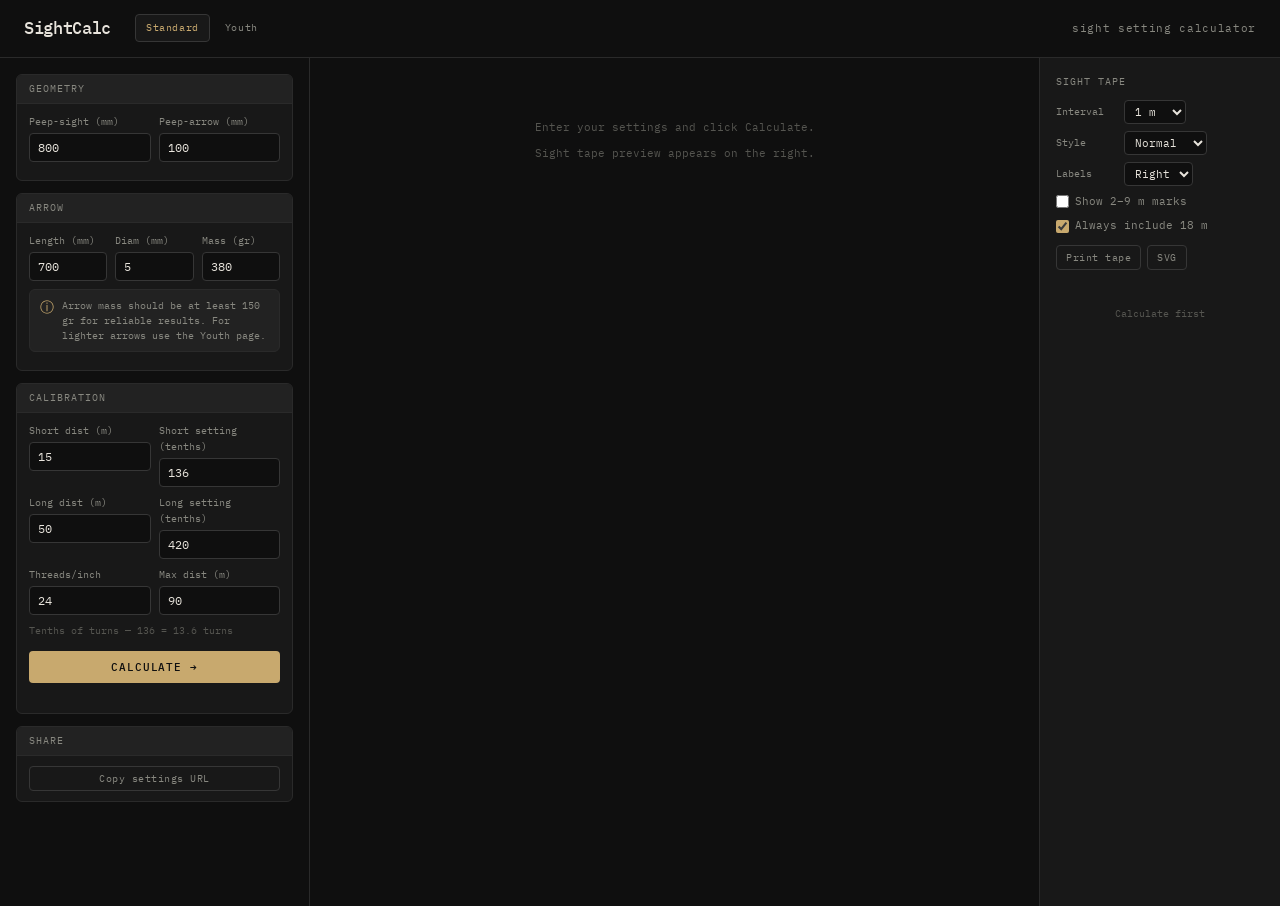
==== index.html @ e2cd6f56 "Update index.html" ====
<!DOCTYPE html>
<html lang="en">
<head>
<meta charset="UTF-8">
<meta name="viewport" content="width=device-width, initial-scale=1.0">
<title>SightCalc</title>
<link rel="preconnect" href="https://fonts.googleapis.com">
<link href="https://fonts.googleapis.com/css2?family=IBM+Plex+Mono:wght@400;500&family=IBM+Plex+Sans:wght@300;400;500&display=swap" rel="stylesheet">
<style>
  *, *::before, *::after { box-sizing: border-box; margin: 0; padding: 0; }
  :root {
    --bg: #0f0f0f; --surface: #181818; --surface2: #222222;
    --border: #2a2a2a; --border2: #363636;
    --accent: #c8a96e; --accent2: #e8c98e;
    --text: #e8e4dc; --muted: #888880; --dim: #555550;
    --danger: #e05050; --peak: #c87830; --warn-bg: #1a1200; --warn-border: #3a2800;
    --mono: 'IBM Plex Mono', monospace; --sans: 'IBM Plex Sans', sans-serif;
  }
  *, *::before, *::after { box-sizing: border-box; }
  body { background: var(--bg); color: var(--text); font-family: var(--sans); font-size: 14px; line-height: 1.6; min-height: 100vh; }
  header { border-bottom: 1px solid var(--border); padding: 0.9rem 1.5rem; display: flex; align-items: center; justify-content: space-between; gap: 1rem; }
  .header-left { display: flex; align-items: center; gap: 1.5rem; }
  h1 { font-family: var(--mono); font-size: 17px; font-weight: 500; letter-spacing: -0.02em; }
  nav { display: flex; gap: 4px; }
  .nav-link { font-family: var(--mono); font-size: 10px; letter-spacing: 0.06em; padding: 5px 10px; border-radius: 4px; text-decoration: none; color: var(--muted); border: 1px solid transparent; transition: all 0.15s; cursor: pointer; }
  .nav-link.active { color: var(--accent); border-color: var(--border2); background: var(--surface); }
  .nav-link:hover:not(.active) { color: var(--text); border-color: var(--border); }
  .header-right { font-family: var(--mono); font-size: 11px; color: var(--muted); letter-spacing: 0.06em; }
  .app { display: grid; grid-template-columns: 310px 1fr 240px; min-height: calc(100vh - 52px); }
  .sidebar { border-right: 1px solid var(--border); padding: 1rem; overflow-y: auto; }
  .output  { padding: 1rem; overflow-y: auto; border-right: 1px solid var(--border); }
  .tape-col { padding: 1rem; background: var(--surface); overflow-y: auto; }
  .panel { background: var(--surface); border: 1px solid var(--border); border-radius: 6px; margin-bottom: 0.75rem; overflow: hidden; }
  .ph { background: var(--surface2); padding: 6px 12px; font-family: var(--mono); font-size: 10px; letter-spacing: 0.1em; text-transform: uppercase; color: var(--muted); border-bottom: 1px solid var(--border); }
  .pb { padding: 10px 12px; }
  .fr  { display: grid; grid-template-columns: 1fr 1fr; gap: 8px; margin-bottom: 8px; }
  .fr3 { display: grid; grid-template-columns: 1fr 1fr 1fr; gap: 8px; margin-bottom: 8px; }
  .field { display: flex; flex-direction: column; gap: 3px; }
  label { font-size: 10px; color: var(--muted); font-family: var(--mono); }
  input[type="number"], select { background: var(--bg); border: 1px solid var(--border2); border-radius: 4px; color: var(--text); font-family: var(--mono); font-size: 12px; padding: 6px 8px; width: 100%; outline: none; -moz-appearance: textfield; }
  input[type="number"]::-webkit-inner-spin-button { -webkit-appearance: none; }
  input:focus, select:focus { border-color: var(--accent); }
  select:disabled { opacity: 0.4; cursor: not-allowed; }
  .btn-calc { width: 100%; background: var(--accent); color: #0f0f0f; border: none; border-radius: 4px; font-family: var(--mono); font-size: 11px; font-weight: 500; letter-spacing: 0.08em; text-transform: uppercase; padding: 9px; cursor: pointer; margin-top: 4px; transition: background 0.15s; }
  .btn-calc:hover { background: var(--accent2); }
  .bsm { background: transparent; border: 1px solid var(--border2); border-radius: 4px; color: var(--muted); font-family: var(--mono); font-size: 10px; letter-spacing: 0.05em; padding: 5px 9px; cursor: pointer; white-space: nowrap; transition: all 0.15s; }
  .bsm:hover { border-color: var(--accent); color: var(--accent); }
  .err { font-family: var(--mono); font-size: 10px; color: var(--danger); min-height: 14px; margin-top: 6px; }
  .mg { display: grid; grid-template-columns: repeat(4,1fr); gap: 8px; margin-bottom: 1rem; }
  .metric { background: var(--surface); border: 1px solid var(--border); border-radius: 6px; padding: 10px 12px; }
  .ml { font-family: var(--mono); font-size: 9px; letter-spacing: 0.08em; text-transform: uppercase; color: var(--muted); margin-bottom: 4px; }
  .mv { font-family: var(--mono); font-size: 18px; font-weight: 500; color: var(--accent); line-height: 1.1; }
  .mu { font-size: 10px; color: var(--dim); margin-top: 2px; }
  .tn { background: var(--warn-bg); border: 1px solid var(--warn-border); border-radius: 6px; padding: 7px 10px; margin-bottom: 1rem; font-family: var(--mono); font-size: 10px; color: var(--peak); }
  .tw { background: var(--surface); border: 1px solid var(--border); border-radius: 6px; overflow: hidden; }
  .ttb { display: flex; align-items: center; justify-content: space-between; padding: 7px 10px; border-bottom: 1px solid var(--border); background: var(--surface2); gap: 8px; flex-wrap: wrap; }
  .tt { font-family: var(--mono); font-size: 10px; letter-spacing: 0.1em; text-transform: uppercase; color: var(--muted); }
  .ta { display: flex; gap: 6px; align-items: center; flex-wrap: wrap; }
  .tc { overflow-y: auto; max-height: 52vh; }
  table { width: 100%; border-collapse: collapse; font-family: var(--mono); font-size: 11px; }
  thead { position: sticky; top: 0; z-index: 1; }
  th { background: var(--surface2); color: var(--muted); font-weight: 500; font-size: 9px; letter-spacing: 0.08em; text-transform: uppercase; padding: 6px 10px; text-align: left; border-bottom: 1px solid var(--border); }
  td { padding: 4px 10px; border-bottom: 1px solid var(--border); color: var(--text); }
  tr:last-child td { border-bottom: none; }
  tr:hover td { background: rgba(255,255,255,0.02); }
  tr.peak  td { background: #1a1000; color: var(--peak); }
  tr.calib td { background: #0a1520; color: #78b0e0; }
  tr.extra td { color: var(--accent); }
  .cp { color: #5a9a5a; } .cn { color: var(--danger); }
  .empty { text-align: center; padding: 2.5rem 1rem; color: var(--dim); font-family: var(--mono); font-size: 11px; line-height: 2.4; }
  .info-note { display: flex; align-items: flex-start; gap: 8px; background: var(--surface2); border: 1px solid var(--border); border-radius: 6px; padding: 8px 10px; margin-bottom: 8px; }
  .info-icon { font-size: 14px; flex-shrink: 0; color: var(--accent); line-height: 1.4; }
  .info-text { font-family: var(--mono); font-size: 10px; color: var(--muted); line-height: 1.5; }
  .tape-hd { font-family: var(--mono); font-size: 10px; letter-spacing: 0.1em; text-transform: uppercase; color: var(--muted); margin-bottom: 10px; }
  .tape-opts { display: flex; flex-direction: column; gap: 7px; margin-bottom: 10px; }
  .tape-opts label { display: flex; align-items: center; gap: 6px; font-size: 11px; color: var(--muted); font-family: var(--mono); cursor: pointer; }
  .tape-opts input[type="checkbox"] { accent-color: var(--accent); }
  .tape-opts select { width: auto; font-size: 11px; padding: 3px 6px; }
  .opt-row { display: flex; align-items: center; gap: 8px; }
  .opt-row label { min-width: 60px; font-size: 10px; }
  .tape-acts { display: flex; gap: 6px; margin-bottom: 12px; flex-wrap: wrap; }
  #tapePreview svg { border: 1px solid var(--border); background: #fff; border-radius: 3px; max-width: 100%; }
  .legend { display: flex; gap: 14px; margin-top: 10px; font-family: var(--mono); font-size: 10px; color: var(--dim); flex-wrap: wrap; }
  .li { display: flex; align-items: center; gap: 5px; }
  .ld { width: 8px; height: 8px; border-radius: 2px; }
  .seg-ctrl { display: flex; border: 1px solid var(--border2); border-radius: 4px; overflow: hidden; }
  .seg-btn { background: transparent; border: none; border-right: 1px solid var(--border2); color: var(--muted); font-family: var(--mono); font-size: 10px; padding: 4px 10px; cursor: pointer; transition: all 0.15s; }
  .seg-btn:last-child { border-right: none; }
  .seg-btn.active { background: var(--accent); color: #0f0f0f; }
  .seg-btn:hover:not(.active) { color: var(--text); background: var(--surface2); }
  @media (max-width: 1050px) { .app { grid-template-columns: 300px 1fr; } .tape-col { display: none; } }
  @media (max-width: 680px)  { .app { grid-template-columns: 1fr; } .sidebar { border-right: none; border-bottom: 1px solid var(--border); } .mg { grid-template-columns: repeat(2,1fr); } }
  @media print {
    body, .app { display: block; background: white; }
    .sidebar, .output, header { display: none !important; }
    .tape-col { display: block !important; padding: 0; background: white; border: none; }
    .tape-hd, .tape-opts, .tape-acts { display: none !important; }
    #tapePreview svg { border: none; }
    @page { margin: 5mm; size: A4 portrait; }
  }
</style>
</head>
<body>

<header>
  <div class="header-left">
    <h1>SightCalc</h1>
    <nav>
      <span class="nav-link active">Standard</span>
      <a class="nav-link" href="youth.html">Youth</a>
    </nav>
  </div>
  <div class="header-right">sight setting calculator</div>
</header>

<div class="app">
  <aside class="sidebar">

    <div class="panel">
      <div class="ph">Geometry</div>
      <div class="pb">
        <div class="fr">
          <div class="field"><label>Peep-sight (mm)</label><input type="number" id="eyeSight" value="800" step="5"></div>
          <div class="field"><label>Peep-arrow (mm)</label><input type="number" id="eyeArrow" value="100" step="5"></div>
        </div>
      </div>
    </div>

    <div class="panel">
      <div class="ph">Arrow</div>
      <div class="pb">
        <div class="fr3">
          <div class="field"><label>Length (mm)</label><input type="number" id="arrowLen" value="700" step="10" min="500"></div>
          <div class="field"><label>Diam (mm)</label><input type="number" id="arrowDiam" value="5" step="0.01"></div>
          <div class="field"><label>Mass (gr)</label><input type="number" id="arrowMass" value="380" step="10" min="100"></div>
        </div>
        <div class="info-note">
          <span class="info-icon">&#9432;</span>
          <span class="info-text">Arrow mass should be at least 150 gr for reliable results. For lighter arrows use the Youth page.</span>
        </div>
      </div>
    </div>

    <div class="panel">
      <div class="ph">Calibration</div>
      <div class="pb">
        <div class="fr">
          <div class="field"><label>Short dist (m)</label><input type="number" id="dist1" value="15" step="1"></div>
          <div class="field"><label>Short setting (tenths)</label><input type="number" id="set1" value="136" step="1"></div>
        </div>
        <div class="fr">
          <div class="field"><label>Long dist (m)</label><input type="number" id="dist2" value="50" step="5"></div>
          <div class="field"><label>Long setting (tenths)</label><input type="number" id="set2" value="420" step="1"></div>
        </div>
        <div class="fr">
          <div class="field"><label>Threads/inch</label><input type="number" id="tpi" value="24" step="1"></div>
          <div class="field"><label>Max dist (m)</label><input type="number" id="maxDist" value="90" step="10"></div>
        </div>
        <p style="font-family:var(--mono);font-size:10px;color:var(--dim);margin-bottom:8px">Tenths of turns — 136 = 13.6 turns</p>
        <button class="btn-calc" onclick="calculate()">Calculate &rarr;</button>
        <div class="err" id="err"></div>
      </div>
    </div>

    <div class="panel">
      <div class="ph">Share</div>
      <div class="pb">
        <button class="bsm" onclick="copyURL()" style="width:100%">Copy settings URL</button>
        <div id="urlBar" style="display:none;margin-top:8px;font-family:var(--mono);font-size:9px;color:var(--dim);word-break:break-all;background:var(--bg);padding:6px 8px;border-radius:4px;border:1px solid var(--border)"></div>
      </div>
    </div>

  </aside>

  <section class="output">
    <div id="emptyState" class="empty">Enter your settings and click Calculate.<br>Sight tape preview appears on the right.</div>
    <div id="results" style="display:none">
      <div class="mg" id="metrics"></div>
      <div class="tn" id="tnote"></div>
      <div class="tw">
        <div class="ttb">
          <span class="tt">Settings — flat ground</span>
          <div class="ta">
            <div class="seg-ctrl">
              <button class="seg-btn active" id="ivBtn1" onclick="setTableInterval(1)">1 m</button>
              <button class="seg-btn" id="ivBtn5" onclick="setTableInterval(5)">5 m</button>
            </div>
            <button class="bsm" onclick="printTable()">Print</button>
            <button class="bsm" onclick="exportCSV()">CSV</button>
            <button class="bsm" onclick="exportTXT()">TXT</button>
          </div>
        </div>
        <div class="tc">
          <table>
            <thead><tr><th>Dist</th><th>Setting</th><th>Change</th><th>mm</th></tr></thead>
            <tbody id="tbody"></tbody>
          </table>
        </div>
      </div>
      <div class="legend" style="margin-top:10px">
        <div class="li"><div class="ld" style="background:#3a2800"></div> Turnover peak</div>
        <div class="li"><div class="ld" style="background:#0e1c2c"></div> Calibration distance</div>
        <div class="li"><div class="ld" style="background:#2a1800"></div> 18 m</div>
      </div>
    </div>
  </section>

  <aside class="tape-col">
    <div class="tape-hd">Sight tape</div>
    <div class="tape-opts">
      <div class="opt-row">
        <label>Interval</label>
        <select id="optInterval" onchange="onIntervalChange()">
          <option value="1">1 m</option>
          <option value="5">5 m</option>
          <option value="10">10 m</option>
        </select>
      </div>
      <div class="opt-row">
        <label>Style</label>
        <select id="optStyle" onchange="renderTape()">
          <option value="normal">Normal</option>
          <option value="basic">Basic</option>
          <option value="caveman">Caveman</option>
        </select>
      </div>
      <div class="opt-row">
        <label>Labels</label>
        <select id="optSide" onchange="renderTape()">
          <option value="right">Right</option>
          <option value="left">Left</option>
        </select>
      </div>
      <label><input type="checkbox" id="optShort" onchange="renderTape()"> Show 2–9 m marks</label>
      <label><input type="checkbox" id="opt18" onchange="renderTape()" checked> Always include 18 m</label>
    </div>
    <div class="tape-acts">
      <button class="bsm" onclick="printTape()">Print tape</button>
      <button class="bsm" onclick="dlSVG()">SVG</button>
    </div>
    <div id="tapeEmpty" style="font-family:var(--mono);font-size:10px;color:var(--dim);text-align:center;padding:1.5rem 0">Calculate first</div>
    <div id="tapePreview"></div>
  </aside>
</div>

<script>
let R = null;
let tableInterval = 1;

function setTableInterval(iv) {
  tableInterval = iv;
  document.getElementById('ivBtn1').classList.toggle('active', iv===1);
  document.getElementById('ivBtn5').classList.toggle('active', iv===5);
  if(R) renderTable();
}

function onIntervalChange() {
  const iv = parseInt(document.getElementById('optInterval').value);
  const styleEl = document.getElementById('optStyle');
  if (iv === 1) {
    if (styleEl.value === 'basic') styleEl.value = 'normal';
    Array.from(styleEl.options).forEach(o => { o.disabled = (o.value === 'basic'); });
  } else {
    Array.from(styleEl.options).forEach(o => { o.disabled = false; });
  }
  renderTape();
}

function trajectory(td, v0, la, sl, dr, am) {
  const dt = 0.002;
  let x=0,y=0,vx=v0*Math.cos(la),vy=v0*Math.sin(la),a=la;
  let ax=(-dr*Math.cos(a)/am)-9.8*Math.sin(sl), ay=(-dr*Math.sin(a)/am)-9.8*Math.cos(sl);
  while(x<td){
    x+=vx*dt+.5*ax*dt*dt; y+=vy*dt+.5*ay*dt*dt;
    vx+=ax*dt; vy+=ay*dt; a=vy/vx;
    ax=(-dr*Math.cos(a)/am)-9.8*Math.sin(sl);
    ay=(-dr*Math.sin(a)/am)-9.8*Math.cos(sl);
  }
  return y-(x-td)*a;
}

function calcDrag(v, L, d, m) {
  const rho=1.204, Lm=L/1000, dm=d/1000, A=Math.PI*dm*Lm, Re=v*Lm/1.52e-5;
  return .5*rho*v*v*A*(0.0576/Math.pow(Re,.2)+0.0016*Lm/dm/Math.pow(Re,.4))*10/7;
}

function findAngle(dist, v0, drag, am, tol) {
  tol=tol||.001; let a=0, s=1;
  let dp=trajectory(dist,v0,a*Math.PI/180,0,drag,am);
  while(dp<=0){a+=s;dp=trajectory(dist,v0,a*Math.PI/180,0,drag,am);}
  let i=0;
  while(Math.abs(dp)>tol&&i<80){
    s/=2;i++;
    while(dp>0){a-=s;dp=trajectory(dist,v0,a*Math.PI/180,0,drag,am);}
    s/=2;i++;
    while(dp<0){a+=s;dp=trajectory(dist,v0,a*Math.PI/180,0,drag,am);}
  }
  return a;
}

function calcGap(v0, es, ea, d1, d2, dr, am) {
  const e1=findAngle(d1,v0,dr,am,.001), e2=findAngle(d2,v0,dr,am,.005);
  return(es*(Math.tan(e2*Math.PI/180)-Math.tan(e1*Math.PI/180))-ea*es*(d2-d1)/d1/d2)*1000;
}

function sMM(dist, v0, es, ea, dr, am) {
  const a=findAngle(dist,v0,dr,am,.001);
  return((ea*(dist-es)/dist)-es*Math.tan(a*Math.PI/180))*1000;
}

function gi(id){return parseFloat(document.getElementById(id).value);}

function toDisplay(tenths) {
  const turns = tenths / 10;
  const rounded = Math.round(turns * 20) / 20;
  return rounded.toFixed(2);
}

function calculate() {
  const es=gi('eyeSight')/1000, ea=gi('eyeArrow')/1000;
  const aL=gi('arrowLen'), aD=gi('arrowDiam'), aG=gi('arrowMass');
  const d1=gi('dist1'), d2=gi('dist2'), s1=gi('set1'), s2=gi('set2');
  const tpi=gi('tpi'), mxD=gi('maxDist');
  const errEl=document.getElementById('err');
  errEl.textContent='';
  if([es,ea,aL,aD,aG,d1,d2,s1,s2,tpi,mxD].some(isNaN)){errEl.textContent='Fill in all fields.';return;}
  if(d1>=d2){errEl.textContent='Short dist must be less than long dist.';return;}

  const am=aG/15.432359/1000;
  const sgMM=Math.abs(s2-s1)/10/tpi*25.4;

  let v0=30, step=10, dr=calcDrag(v0,aL,aD,am);
  let cg=calcGap(v0,es,ea,d1,d2,dr,am);
  while(cg>sgMM){v0+=step;dr=calcDrag(v0,aL,aD,am);cg=calcGap(v0,es,ea,d1,d2,dr,am);}
  let it=0;
  while(Math.abs(cg-sgMM)>.05&&it<50){
    step/=2;it++;
    while(cg<sgMM){v0-=step;dr=calcDrag(v0,aL,aD,am);cg=calcGap(v0,es,ea,d1,d2,dr,am);}
    step/=2;it++;
    while(cg>sgMM){v0+=step;dr=calcDrag(v0,aL,aD,am);cg=calcGap(v0,es,ea,d1,d2,dr,am);}
  }

  const mxC=Math.max(mxD,d2), smm=[];
  for(let d=1;d<=mxC;d++) smm[d]=sMM(d,v0,es,ea,dr,am);

  let pkMM=-Infinity, pkD=1;
  for(let d=2;d<=Math.min(30,mxC);d++) if(smm[d]>pkMM){pkMM=smm[d];pkD=d;}

  const sc=(s2-s1)/(smm[d2]-smm[d1]), of=s1-sc*smm[d1];
  const toT=mm=>sc*mm+of;

  R={smm,toT,pkD,d1,d2,tpi,mxD,v0,sgMM,aL,aD,aG};

  document.getElementById('metrics').innerHTML=`
    <div class="metric"><div class="ml">Arrow speed</div><div class="mv">${v0.toFixed(1)}</div><div class="mu">m/s — ${(v0*1000/25.4/12).toFixed(0)} ft/s</div></div>
    <div class="metric"><div class="ml">Turnover</div><div class="mv">${pkD}</div><div class="mu">metres</div></div>
    <div class="metric"><div class="ml">Sight gap</div><div class="mv">${sgMM.toFixed(1)}</div><div class="mu">mm</div></div>
    <div class="metric"><div class="ml">mm / turn</div><div class="mv">${(25.4/tpi).toFixed(3)}</div><div class="mu">${tpi} tpi</div></div>`;
  document.getElementById('tnote').textContent=`▲ Turnover at ${pkD} m — highest sight position. Settings decrease for distances closer than this.`;

  document.getElementById('emptyState').style.display='none';
  document.getElementById('results').style.display='block';
  document.getElementById('tapeEmpty').style.display='none';

  renderTable();
  renderTape();
}

function getTableRows() {
  if(!R) return [];
  const{smm,pkD,mxD,d1,d2}=R;
  const rows=[];
  const dists=new Set();

  if(tableInterval===1){
    for(let d=1;d<=mxD;d++) dists.add(d);
  } else {
    for(let d=tableInterval;d<=mxD;d+=tableInterval) dists.add(d);
    dists.add(18);
  }
  dists.add(18);

  Array.from(dists).sort((a,b)=>a-b).forEach(d=>{
    if(smm[d]!==undefined) rows.push(d);
  });
  return rows;
}

function renderTable() {
  if(!R) return;
  const{smm,toT,pkD,d1,d2}=R;
  const tb=document.getElementById('tbody');
  tb.innerHTML='';
  const dists=getTableRows();
  let pT=null;
  dists.forEach(d=>{
    const t=toT(smm[d]);
    const ch=pT!==null?(t-pT)/10:null;
    const chStr=ch!==null?(ch>=0?'+':'')+ch.toFixed(2):'—';
    const chCls=ch===null?'':ch>0?'cp':'cn';
    const tr=document.createElement('tr');
    if(d===pkD) tr.className='peak';
    else if(d===d1||d===d2) tr.className='calib';
    else if(d===18) tr.className='extra';
    tr.innerHTML=`<td>${d} m${d===pkD?' ▲':''}</td><td>${toDisplay(t)}</td><td class="${chCls}">${chStr}</td><td>${smm[d].toFixed(1)}</td>`;
    tb.appendChild(tr);
    pT=t;
  });
}

function printTable() {
  if(!R) return;
  const{smm,toT,pkD,mxD,v0,tpi,d1,d2}=R;
  const dists=getTableRows();
  const ivLabel=tableInterval===1?'1 m intervals':'5 m intervals + 18 m';
  let rows='';
  dists.forEach(d=>{
    const t=toT(smm[d]);
    const bold=(d===d1||d===d2||d===18||d===pkD)?'font-weight:600;':'';
    rows+=`<tr style="${bold}"><td>${d} m</td><td>${toDisplay(t)}</td></tr>`;
  });
  const w=window.open('','_blank');
  w.document.write(`<!DOCTYPE html><html><head><title>SightCalc — Settings</title>
  <style>
    body{font-family:'IBM Plex Mono',monospace;font-size:12pt;margin:15mm;color:#000;}
    h2{font-size:14pt;margin-bottom:4px;}
    p{font-size:9pt;color:#555;margin-bottom:12px;}
    table{width:auto;border-collapse:collapse;min-width:200px;}
    th{text-align:left;font-size:9pt;color:#555;padding:4px 16px 4px 0;border-bottom:1px solid #ccc;}
    td{padding:4px 16px 4px 0;font-size:11pt;}
    tr:nth-child(even) td{background:#f8f8f8;}
    @page{margin:15mm;size:A4 portrait;}
  </style></head><body>
  <h2>SightCalc — Sight Settings</h2>
  <p>Speed: ${v0.toFixed(1)} m/s &nbsp;|&nbsp; ${tpi} TPI &nbsp;|&nbsp; ${ivLabel}</p>
  <table><thead><tr><th>Distance</th><th>Setting</th></tr></thead><tbody>${rows}</tbody></table>
  <script>window.onload=function(){window.print();}<\/script>
  </body></html>`);
  w.document.close();
}

function buildSVG() {
  if(!R) return null;
  const{smm,pkD,mxD}=R;
  const right=document.getElementById('optSide').value==='right';
  const style=document.getElementById('optStyle').value;
  const show18=document.getElementById('opt18').checked;
  const iv=parseInt(document.getElementById('optInterval').value);
  const showShort=document.getElementById('optShort').checked;

  const PPM=3.7795;
  const WMM=38, padTop=16, padBot=30;
  const pkMM=smm[pkD], loMM=smm[mxD];
  const HMM=(pkMM-loMM)+padTop+padBot;
  const W=WMM*PPM, H=HMM*PPM;
  const yOf=d=>(padTop+(pkMM-smm[d]))*PPM;

  const spX=(right?12:26)*PPM;
  const tL=(right?5:-5)*PPM, tM=(right?3.5:-3.5)*PPM, tS=(right?2:-2)*PPM;
  const lbX=(right?spX+6.5*PPM:spX-6.5*PPM), anc=right?'start':'end';
  const topY=padTop*PPM, botY=(HMM-padBot)*PPM;

  const calX=(right?W-5.5*PPM:5.5*PPM);
  const calTopY=H-(padBot-4)*PPM, calBotY=calTopY+50*PPM, calMidY=(calTopY+calBotY)/2;

  const MAIN_COL='#c00', COL18='#b06020';
  const MAIN_FS=3.2*PPM, FS18=2.6*PPM;

  const tapeDists=new Set();
  if(iv===1){ for(let d=pkD;d<=mxD;d++) tapeDists.add(d); }
  else { for(let d=iv;d<=mxD;d+=iv) tapeDists.add(d); }
  if(show18&&smm[18]) tapeDists.add(18);
  if(showShort){ for(let d=2;d<=9;d++) if(smm[d]) tapeDists.add(d); }

  let s=`<svg xmlns="http://www.w3.org/2000/svg" width="${W.toFixed(1)}" height="${H.toFixed(1)}" viewBox="0 0 ${W.toFixed(1)} ${H.toFixed(1)}">`;
  s+=`<rect width="${W}" height="${H}" fill="white"/>`;
  s+=`<text x="${spX}" y="${11*PPM}" text-anchor="middle" font-size="${3.3*PPM}" font-family="'IBM Plex Mono',monospace" fill="#333">Metres</text>`;

  if(style==='normal'||style==='basic'){
    s+=`<line x1="${spX}" y1="${topY}" x2="${spX}" y2="${botY}" stroke="#333" stroke-width="0.7"/>`;
  }

  Array.from(tapeDists).sort((a,b)=>a-b).forEach(d=>{
    if(!smm[d]) return;
    const y=yOf(d);
    const is18=show18&&d===18;
    const isShort=d<10;
    const col=is18?COL18:MAIN_COL;
    const fs=is18?FS18:MAIN_FS;

    if(style==='normal'||style==='basic'){
      let tk;
      if(isShort) tk=tM;
      else if(style==='normal'&&iv===1){
        if(d%10===0) tk=tL; else if(d%5===0) tk=tM; else tk=tS;
      } else {
        tk=is18?tM:tL;
      }
      s+=`<line x1="${spX}" y1="${y}" x2="${spX+tk}" y2="${y}" stroke="${col}" stroke-width="${is18?'0.6':'0.8'}"/>`;
      if(!isShort){
        const showLbl=style==='normal'?(d%10===0):true;
        if(showLbl) s+=`<text x="${lbX}" y="${y+1.2*PPM}" text-anchor="${anc}" font-size="${fs}" font-family="'IBM Plex Mono',monospace" fill="${col}">${d/10}</text>`;
      } else {
        const ox=right?tM+PPM:tM-PPM;
        s+=`<text x="${spX+ox}" y="${y+PPM}" text-anchor="${anc}" font-size="${2.3*PPM}" font-family="'IBM Plex Mono',monospace" fill="#888">${d}</text>`;
      }
    }

    if(style==='caveman'){
      const lbl=isShort?String(d):String(d);
      s+=`<text x="${lbX}" y="${y+fs/2}" text-anchor="${anc}" font-size="${fs}" font-family="'IBM Plex Mono',monospace" font-weight="500" fill="${col}">${lbl}</text>`;
    }
  });

  s+=`<line x1="${calX}" y1="${calTopY}" x2="${calX}" y2="${calBotY}" stroke="#ccc" stroke-width="0.6"/>`;
  s+=`<line x1="${calX-1.5*PPM}" y1="${calTopY}" x2="${calX+1.5*PPM}" y2="${calTopY}" stroke="#ccc" stroke-width="0.6"/>`;
  s+=`<line x1="${calX-1.5*PPM}" y1="${calBotY}" x2="${calX+1.5*PPM}" y2="${calBotY}" stroke="#ccc" stroke-width="0.6"/>`;
  s+=`<text x="${calX+2.5*PPM}" y="${calMidY+PPM}" text-anchor="start" font-size="${2.2*PPM}" font-family="'IBM Plex Mono',monospace" fill="#ccc">50</text>`;
  s+=`<text x="${calX+2.5*PPM}" y="${calMidY+3.4*PPM}" text-anchor="start" font-size="${2.2*PPM}" font-family="'IBM Plex Mono',monospace" fill="#ccc">mm</text>`;
  s+=`</svg>`;
  return s;
}

function renderTape(){const s=buildSVG();if(!s)return;document.getElementById('tapePreview').innerHTML=s;}

function printTape(){
  const s=buildSVG();if(!s)return;
  const w=window.open('','_blank');
  w.document.write(`<!DOCTYPE html><html><head><title>SightCalc tape</title>
    <style>body{margin:0;padding:0;background:white;}svg{display:block;}@page{margin:5mm;size:A4 portrait;}</style>
    </head><body>${s}<script>window.onload=function(){window.print();}<\/script></body></html>`);
  w.document.close();
}

function dlSVG(){
  const s=buildSVG();if(!s)return;
  const a=document.createElement('a');
  a.href=URL.createObjectURL(new Blob([s],{type:'image/svg+xml'}));
  a.download='sight-tape.svg'; a.click();
}

function exportCSV(){
  if(!R)return;
  const{smm,toT,mxD}=R;
  let c='Distance (m),Setting,mm\n';
  for(let d=1;d<=mxD;d++) c+=`${d},${toDisplay(toT(smm[d]))},${smm[d].toFixed(2)}\n`;
  dl('sight-settings.csv',c,'text/csv');
}

function exportTXT(){
  if(!R)return;
  const{smm,toT,mxD,v0,tpi}=R;
  let t=`SightCalc\n${'='.repeat(28)}\nSpeed: ${v0.toFixed(1)} m/s  TPI: ${tpi}\n${'-'.repeat(28)}\nDist   Setting    mm\n${'-'.repeat(28)}\n`;
  for(let d=1;d<=mxD;d++) t+=`${String(d).padStart(4)} m  ${toDisplay(toT(smm[d])).padStart(6)}  ${smm[d].toFixed(1).padStart(7)}\n`;
  dl('sight-settings.txt',t,'text/plain');
}

function dl(fn,c,m){const a=document.createElement('a');a.href=URL.createObjectURL(new Blob([c],{type:m}));a.download=fn;a.click();}

function copyURL(){
  const ids=['eyeSight','eyeArrow','arrowLen','arrowDiam','arrowMass','dist1','set1','dist2','set2','tpi','maxDist'];
  const p=new URLSearchParams();
  ids.forEach(id=>p.set(id,document.getElementById(id).value));
  const url=location.origin+location.pathname+'?'+p.toString();
  navigator.clipboard.writeText(url).catch(()=>{});
  const b=document.getElementById('urlBar'); b.textContent=url; b.style.display='block';
}

function loadFromURL(){
  const p=new URLSearchParams(location.search);
  const ids=['eyeSight','eyeArrow','arrowLen','arrowDiam','arrowMass','dist1','set1','dist2','set2','tpi','maxDist'];
  let found=false;
  ids.forEach(id=>{const v=p.get(id);if(v){document.getElementById(id).value=v;found=true;}});
  if(found)calculate();
}
window.addEventListener('load',loadFromURL);
</script>
</body>
</html>
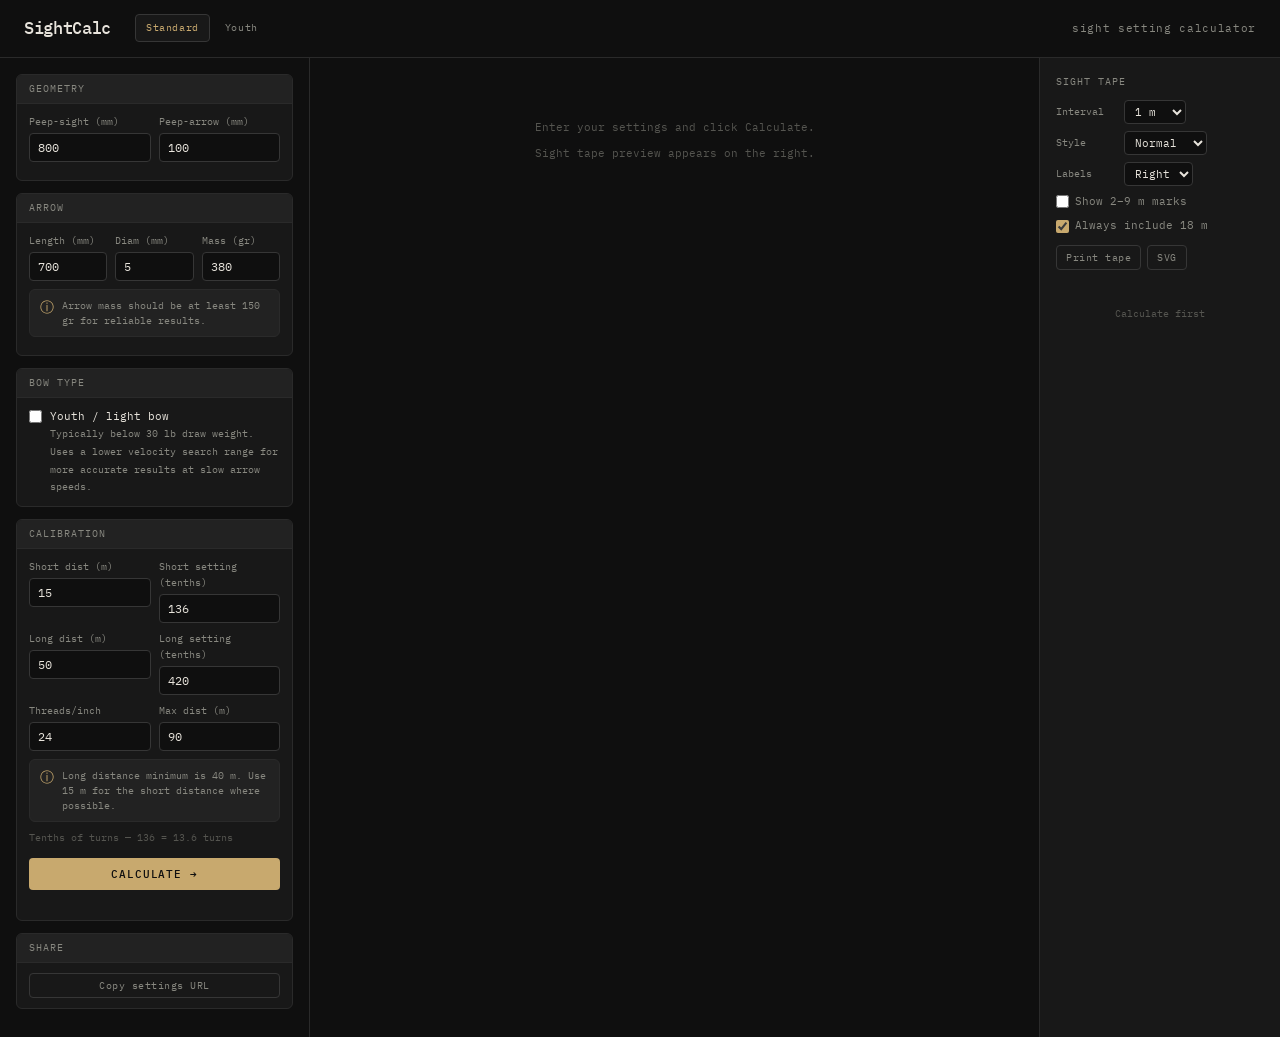
==== commit 976e6f16: "Create index.html" ====
--- a/index.html
+++ b/index.html
@@ -130,14 +130,24 @@
       <div class="ph">Arrow</div>
       <div class="pb">
         <div class="fr3">
-          <div class="field"><label>Length (mm)</label><input type="number" id="arrowLen" value="700" step="10" min="500"></div>
+          <div class="field"><label>Length (mm)</label><input type="number" id="arrowLen" value="700" step="5" min="500"></div>
           <div class="field"><label>Diam (mm)</label><input type="number" id="arrowDiam" value="5" step="0.01"></div>
-          <div class="field"><label>Mass (gr)</label><input type="number" id="arrowMass" value="380" step="10" min="100"></div>
+          <div class="field"><label>Mass (gr)</label><input type="number" id="arrowMass" value="380" step="5" min="100"></div>
         </div>
         <div class="info-note">
           <span class="info-icon">&#9432;</span>
-          <span class="info-text">Arrow mass should be at least 150 gr for reliable results. For lighter arrows use the Youth page.</span>
-        </div>
+          <span class="info-text">Arrow mass should be at least 150 gr for reliable results.</span>
+        </div>
+      </div>
+    </div>
+
+    <div class="panel">
+      <div class="ph">Bow type</div>
+      <div class="pb">
+        <label style="display:flex;align-items:flex-start;gap:8px;cursor:pointer;font-size:11px;color:var(--text);font-family:var(--mono)">
+          <input type="checkbox" id="youthBow" style="accent-color:var(--accent);margin-top:2px;flex-shrink:0" onchange="onYouthChange()">
+          <span>Youth / light bow<br><span style="font-size:10px;color:var(--muted)">Typically below 30 lb draw weight. Uses a lower velocity search range for more accurate results at slow arrow speeds.</span></span>
+        </label>
       </div>
     </div>
 
@@ -149,12 +159,16 @@
           <div class="field"><label>Short setting (tenths)</label><input type="number" id="set1" value="136" step="1"></div>
         </div>
         <div class="fr">
-          <div class="field"><label>Long dist (m)</label><input type="number" id="dist2" value="50" step="5"></div>
+          <div class="field"><label>Long dist (m)</label><input type="number" id="dist2" value="50" step="5" min="40"></div>
           <div class="field"><label>Long setting (tenths)</label><input type="number" id="set2" value="420" step="1"></div>
         </div>
         <div class="fr">
           <div class="field"><label>Threads/inch</label><input type="number" id="tpi" value="24" step="1"></div>
           <div class="field"><label>Max dist (m)</label><input type="number" id="maxDist" value="90" step="10"></div>
+        </div>
+        <div class="info-note" style="margin-bottom:8px">
+          <span class="info-icon">&#9432;</span>
+          <span class="info-text">Long distance minimum is 40 m. Use 15 m for the short distance where possible.</span>
         </div>
         <p style="font-family:var(--mono);font-size:10px;color:var(--dim);margin-bottom:8px">Tenths of turns — 136 = 13.6 turns</p>
         <button class="btn-calc" onclick="calculate()">Calculate &rarr;</button>
@@ -247,6 +261,17 @@
 let R = null;
 let tableInterval = 1;
 
+function onYouthChange() {
+  const youth = document.getElementById('youthBow').checked;
+  const mxEl  = document.getElementById('maxDist');
+  if (youth) {
+    if (parseFloat(mxEl.value) > 60) mxEl.value = 60;
+    mxEl.max = 60;
+  } else {
+    mxEl.max = 200;
+  }
+}
+
 function setTableInterval(iv) {
   tableInterval = iv;
   document.getElementById('ivBtn1').classList.toggle('active', iv===1);
@@ -328,8 +353,9 @@
 
   const am=aG/15.432359/1000;
   const sgMM=Math.abs(s2-s1)/10/tpi*25.4;
-
-  let v0=30, step=10, dr=calcDrag(v0,aL,aD,am);
+  const isYouth=document.getElementById('youthBow').checked;
+
+  let v0=isYouth?10:30, step=10, dr=calcDrag(v0,aL,aD,am);
   let cg=calcGap(v0,es,ea,d1,d2,dr,am);
   while(cg>sgMM){v0+=step;dr=calcDrag(v0,aL,aD,am);cg=calcGap(v0,es,ea,d1,d2,dr,am);}
   let it=0;
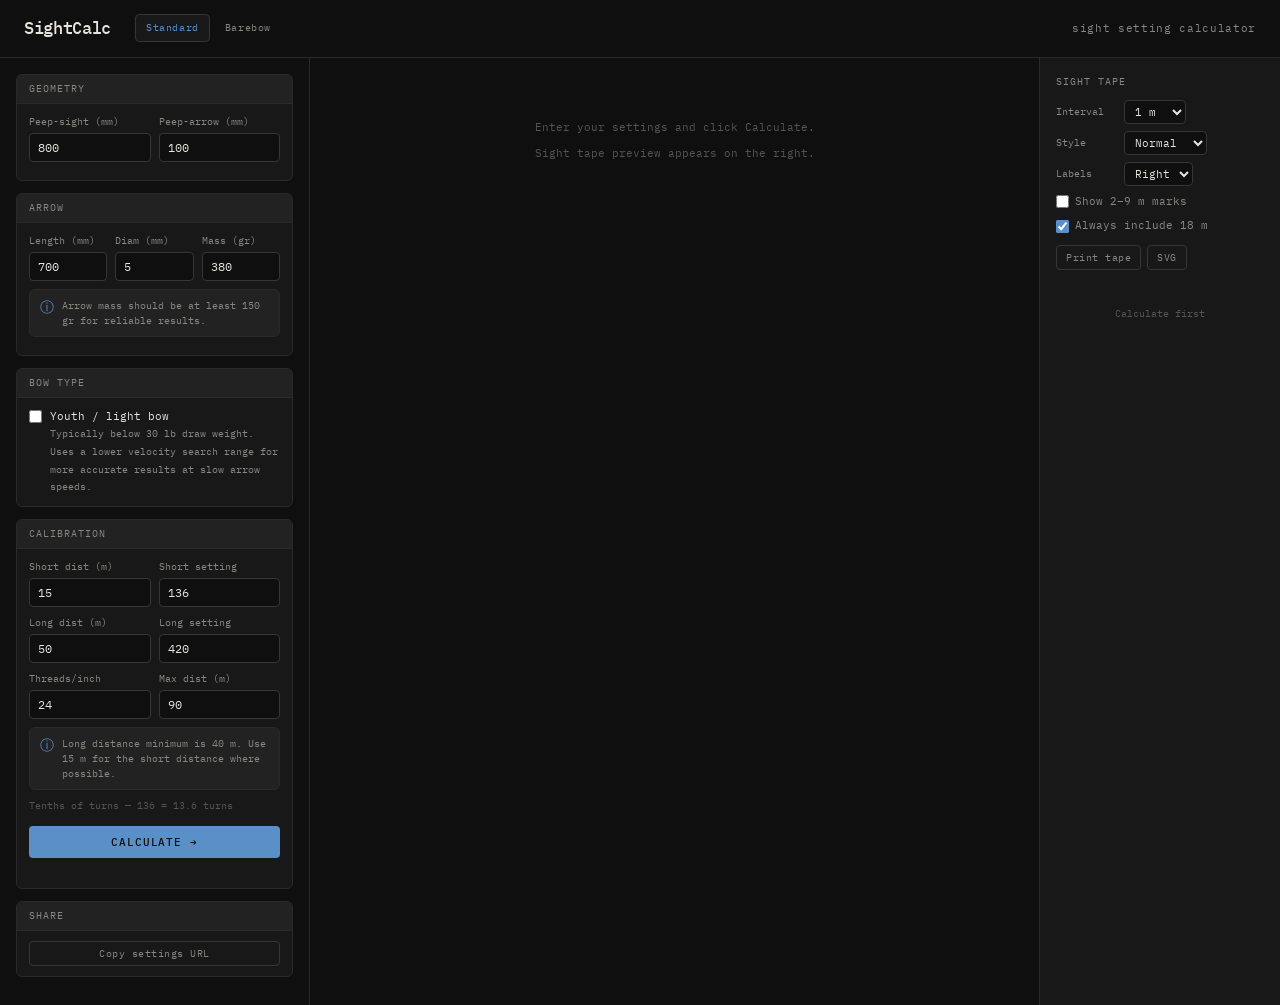
==== commit 5f57f0de: "Update index.html" ====
--- a/index.html
+++ b/index.html
@@ -3,7 +3,7 @@
 <head>
 <meta charset="UTF-8">
 <meta name="viewport" content="width=device-width, initial-scale=1.0">
-<title>SightCalc</title>
+<title>SightCalc </title>
 <link rel="preconnect" href="https://fonts.googleapis.com">
 <link href="https://fonts.googleapis.com/css2?family=IBM+Plex+Mono:wght@400;500&family=IBM+Plex+Sans:wght@300;400;500&display=swap" rel="stylesheet">
 <style>
@@ -11,7 +11,7 @@
   :root {
     --bg: #0f0f0f; --surface: #181818; --surface2: #222222;
     --border: #2a2a2a; --border2: #363636;
-    --accent: #c8a96e; --accent2: #e8c98e;
+    --accent: #5a90c8; --accent2: #7ab0e8;
     --text: #e8e4dc; --muted: #888880; --dim: #555550;
     --danger: #e05050; --peak: #c87830; --warn-bg: #1a1200; --warn-border: #3a2800;
     --mono: 'IBM Plex Mono', monospace; --sans: 'IBM Plex Sans', sans-serif;
@@ -107,7 +107,7 @@
     <h1>SightCalc</h1>
     <nav>
       <span class="nav-link active">Standard</span>
-      <a class="nav-link" href="youth.html">Youth</a>
+      <a class="nav-link" href="barebow.html">Barebow</a>
     </nav>
   </div>
   <div class="header-right">sight setting calculator</div>
@@ -154,15 +154,15 @@
     <div class="panel">
       <div class="ph">Calibration</div>
       <div class="pb">
-        <div class="fr">
+        <div class="fr" style="align-items:start">
           <div class="field"><label>Short dist (m)</label><input type="number" id="dist1" value="15" step="1"></div>
-          <div class="field"><label>Short setting (tenths)</label><input type="number" id="set1" value="136" step="1"></div>
-        </div>
-        <div class="fr">
+          <div class="field"><label>Short setting</label><input type="number" id="set1" value="136" step="1"></div>
+        </div>
+        <div class="fr" style="align-items:start">
           <div class="field"><label>Long dist (m)</label><input type="number" id="dist2" value="50" step="5" min="40"></div>
-          <div class="field"><label>Long setting (tenths)</label><input type="number" id="set2" value="420" step="1"></div>
-        </div>
-        <div class="fr">
+          <div class="field"><label>Long setting</label><input type="number" id="set2" value="420" step="1"></div>
+        </div>
+        <div class="fr" style="align-items:start">
           <div class="field"><label>Threads/inch</label><input type="number" id="tpi" value="24" step="1"></div>
           <div class="field"><label>Max dist (m)</label><input type="number" id="maxDist" value="90" step="10"></div>
         </div>
@@ -489,7 +489,7 @@
   const calX=(right?W-5.5*PPM:5.5*PPM);
   const calTopY=H-(padBot-4)*PPM, calBotY=calTopY+50*PPM, calMidY=(calTopY+calBotY)/2;
 
-  const MAIN_COL='#c00', COL18='#b06020';
+  const MAIN_COL='#222', COL18='#cc2200';
   const MAIN_FS=3.2*PPM, FS18=2.6*PPM;
 
   const tapeDists=new Set();
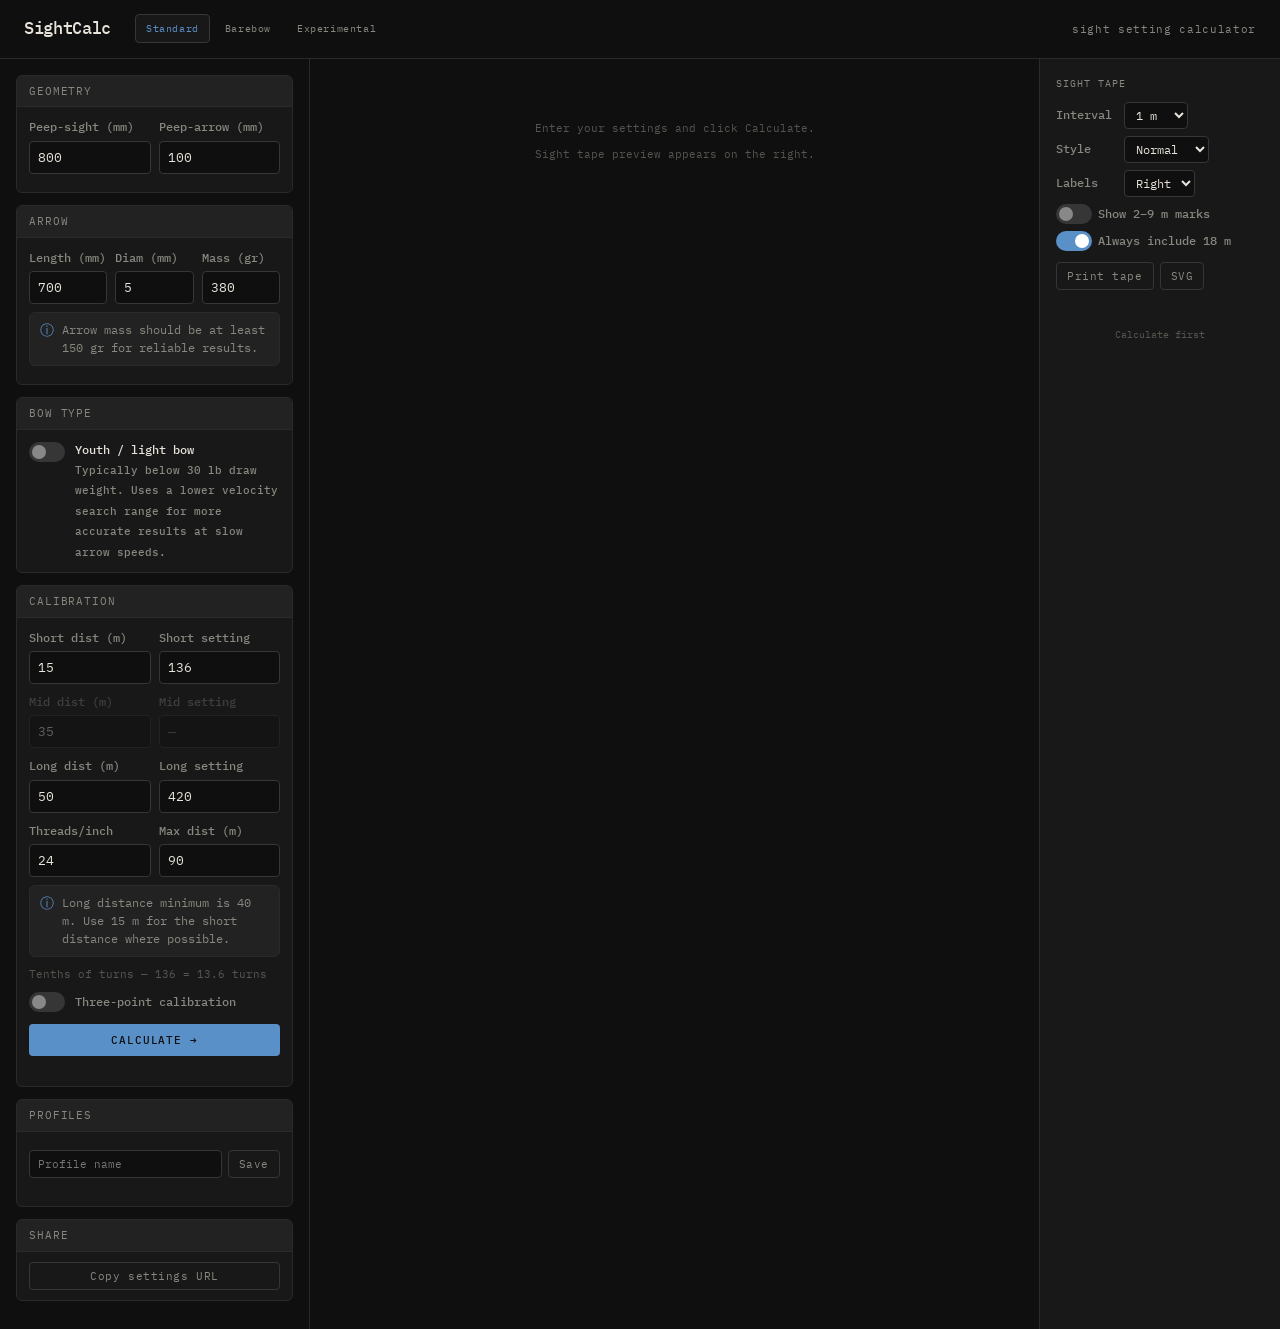
==== commit 8ad8be06: "Update index.html" ====
--- a/index.html
+++ b/index.html
@@ -3,7 +3,7 @@
 <head>
 <meta charset="UTF-8">
 <meta name="viewport" content="width=device-width, initial-scale=1.0">
-<title>SightCalc </title>
+<title>SightCalc</title>
 <link rel="preconnect" href="https://fonts.googleapis.com">
 <link href="https://fonts.googleapis.com/css2?family=IBM+Plex+Mono:wght@400;500&family=IBM+Plex+Sans:wght@300;400;500&display=swap" rel="stylesheet">
 <style>
@@ -17,7 +17,7 @@
     --mono: 'IBM Plex Mono', monospace; --sans: 'IBM Plex Sans', sans-serif;
   }
   *, *::before, *::after { box-sizing: border-box; }
-  body { background: var(--bg); color: var(--text); font-family: var(--sans); font-size: 14px; line-height: 1.6; min-height: 100vh; }
+  body { background: var(--bg); color: var(--text); font-family: var(--sans); font-size: 15px; line-height: 1.7; min-height: 100vh; }
   header { border-bottom: 1px solid var(--border); padding: 0.9rem 1.5rem; display: flex; align-items: center; justify-content: space-between; gap: 1rem; }
   .header-left { display: flex; align-items: center; gap: 1.5rem; }
   h1 { font-family: var(--mono); font-size: 17px; font-weight: 500; letter-spacing: -0.02em; }
@@ -31,24 +31,24 @@
   .output  { padding: 1rem; overflow-y: auto; border-right: 1px solid var(--border); }
   .tape-col { padding: 1rem; background: var(--surface); overflow-y: auto; }
   .panel { background: var(--surface); border: 1px solid var(--border); border-radius: 6px; margin-bottom: 0.75rem; overflow: hidden; }
-  .ph { background: var(--surface2); padding: 6px 12px; font-family: var(--mono); font-size: 10px; letter-spacing: 0.1em; text-transform: uppercase; color: var(--muted); border-bottom: 1px solid var(--border); }
+  .ph { background: var(--surface2); padding: 6px 12px; font-family: var(--mono); font-size: 11px; letter-spacing: 0.08em; text-transform: uppercase; color: var(--muted); border-bottom: 1px solid var(--border); }
   .pb { padding: 10px 12px; }
   .fr  { display: grid; grid-template-columns: 1fr 1fr; gap: 8px; margin-bottom: 8px; }
   .fr3 { display: grid; grid-template-columns: 1fr 1fr 1fr; gap: 8px; margin-bottom: 8px; }
   .field { display: flex; flex-direction: column; gap: 3px; }
-  label { font-size: 10px; color: var(--muted); font-family: var(--mono); }
-  input[type="number"], select { background: var(--bg); border: 1px solid var(--border2); border-radius: 4px; color: var(--text); font-family: var(--mono); font-size: 12px; padding: 6px 8px; width: 100%; outline: none; -moz-appearance: textfield; }
+  label { font-size: 12px; color: var(--muted); font-family: var(--mono); font-weight: 500; }
+  input[type="number"], select { background: var(--bg); border: 1px solid var(--border2); border-radius: 4px; color: var(--text); font-family: var(--mono); font-size: 13px; padding: 7px 8px; width: 100%; outline: none; -moz-appearance: textfield; }
   input[type="number"]::-webkit-inner-spin-button { -webkit-appearance: none; }
   input:focus, select:focus { border-color: var(--accent); }
   select:disabled { opacity: 0.4; cursor: not-allowed; }
   .btn-calc { width: 100%; background: var(--accent); color: #0f0f0f; border: none; border-radius: 4px; font-family: var(--mono); font-size: 11px; font-weight: 500; letter-spacing: 0.08em; text-transform: uppercase; padding: 9px; cursor: pointer; margin-top: 4px; transition: background 0.15s; }
   .btn-calc:hover { background: var(--accent2); }
-  .bsm { background: transparent; border: 1px solid var(--border2); border-radius: 4px; color: var(--muted); font-family: var(--mono); font-size: 10px; letter-spacing: 0.05em; padding: 5px 9px; cursor: pointer; white-space: nowrap; transition: all 0.15s; }
+  .bsm { background: transparent; border: 1px solid var(--border2); border-radius: 4px; color: var(--muted); font-family: var(--mono); font-size: 11px; letter-spacing: 0.05em; padding: 6px 10px; cursor: pointer; white-space: nowrap; transition: all 0.15s; }
   .bsm:hover { border-color: var(--accent); color: var(--accent); }
   .err { font-family: var(--mono); font-size: 10px; color: var(--danger); min-height: 14px; margin-top: 6px; }
   .mg { display: grid; grid-template-columns: repeat(4,1fr); gap: 8px; margin-bottom: 1rem; }
   .metric { background: var(--surface); border: 1px solid var(--border); border-radius: 6px; padding: 10px 12px; }
-  .ml { font-family: var(--mono); font-size: 9px; letter-spacing: 0.08em; text-transform: uppercase; color: var(--muted); margin-bottom: 4px; }
+  .ml { font-family: var(--mono); font-size: 11px; letter-spacing: 0.06em; text-transform: uppercase; color: var(--muted); margin-bottom: 4px; }
   .mv { font-family: var(--mono); font-size: 18px; font-weight: 500; color: var(--accent); line-height: 1.1; }
   .mu { font-size: 10px; color: var(--dim); margin-top: 2px; }
   .tn { background: var(--warn-bg); border: 1px solid var(--warn-border); border-radius: 6px; padding: 7px 10px; margin-bottom: 1rem; font-family: var(--mono); font-size: 10px; color: var(--peak); }
@@ -57,10 +57,10 @@
   .tt { font-family: var(--mono); font-size: 10px; letter-spacing: 0.1em; text-transform: uppercase; color: var(--muted); }
   .ta { display: flex; gap: 6px; align-items: center; flex-wrap: wrap; }
   .tc { overflow-y: auto; max-height: 52vh; }
-  table { width: 100%; border-collapse: collapse; font-family: var(--mono); font-size: 11px; }
+  table { width: 100%; border-collapse: collapse; font-family: var(--mono); font-size: 13px; }
   thead { position: sticky; top: 0; z-index: 1; }
-  th { background: var(--surface2); color: var(--muted); font-weight: 500; font-size: 9px; letter-spacing: 0.08em; text-transform: uppercase; padding: 6px 10px; text-align: left; border-bottom: 1px solid var(--border); }
-  td { padding: 4px 10px; border-bottom: 1px solid var(--border); color: var(--text); }
+  th { background: var(--surface2); color: var(--muted); font-weight: 500; font-size: 11px; letter-spacing: 0.06em; text-transform: uppercase; padding: 7px 10px; text-align: left; border-bottom: 1px solid var(--border); }
+  td { padding: 6px 10px; border-bottom: 1px solid var(--border); color: var(--text); }
   tr:last-child td { border-bottom: none; }
   tr:hover td { background: rgba(255,255,255,0.02); }
   tr.peak  td { background: #1a1000; color: var(--peak); }
@@ -70,21 +70,30 @@
   .empty { text-align: center; padding: 2.5rem 1rem; color: var(--dim); font-family: var(--mono); font-size: 11px; line-height: 2.4; }
   .info-note { display: flex; align-items: flex-start; gap: 8px; background: var(--surface2); border: 1px solid var(--border); border-radius: 6px; padding: 8px 10px; margin-bottom: 8px; }
   .info-icon { font-size: 14px; flex-shrink: 0; color: var(--accent); line-height: 1.4; }
-  .info-text { font-family: var(--mono); font-size: 10px; color: var(--muted); line-height: 1.5; }
+  .info-text { font-family: var(--mono); font-size: 12px; color: var(--muted); line-height: 1.5; }
   .tape-hd { font-family: var(--mono); font-size: 10px; letter-spacing: 0.1em; text-transform: uppercase; color: var(--muted); margin-bottom: 10px; }
   .tape-opts { display: flex; flex-direction: column; gap: 7px; margin-bottom: 10px; }
-  .tape-opts label { display: flex; align-items: center; gap: 6px; font-size: 11px; color: var(--muted); font-family: var(--mono); cursor: pointer; }
+  .tape-opts label { display: flex; align-items: center; gap: 6px; font-size: 12px; color: var(--muted); font-family: var(--mono); cursor: pointer; }
   .tape-opts input[type="checkbox"] { accent-color: var(--accent); }
-  .tape-opts select { width: auto; font-size: 11px; padding: 3px 6px; }
+
+  .switch { position: relative; display: inline-block; width: 36px; height: 20px; flex-shrink: 0; }
+  .switch input { opacity: 0; width: 0; height: 0; position: absolute; }
+  .switch-track { position: absolute; inset: 0; background: var(--border2); border-radius: 20px; transition: background 0.2s; cursor: pointer; }
+  .switch-track::after { content: ''; position: absolute; width: 14px; height: 14px; left: 3px; top: 3px; background: #888; border-radius: 50%; transition: transform 0.2s, background 0.2s; }
+  .switch input:checked + .switch-track { background: var(--accent); }
+  .switch input:checked + .switch-track::after { transform: translateX(16px); background: #fff; }
+  .switch-label { display: flex; align-items: center; gap: 10px; cursor: pointer; font-family: var(--mono); font-size: 12px; color: var(--muted); user-select: none; }
+
+  .tape-opts select { width: auto; font-size: 12px; padding: 4px 7px; }
   .opt-row { display: flex; align-items: center; gap: 8px; }
-  .opt-row label { min-width: 60px; font-size: 10px; }
+  .opt-row label { min-width: 60px; font-size: 12px; }
   .tape-acts { display: flex; gap: 6px; margin-bottom: 12px; flex-wrap: wrap; }
   #tapePreview svg { border: 1px solid var(--border); background: #fff; border-radius: 3px; max-width: 100%; }
-  .legend { display: flex; gap: 14px; margin-top: 10px; font-family: var(--mono); font-size: 10px; color: var(--dim); flex-wrap: wrap; }
+  .legend { display: flex; gap: 14px; margin-top: 10px; font-family: var(--mono); font-size: 12px; color: var(--dim); flex-wrap: wrap; }
   .li { display: flex; align-items: center; gap: 5px; }
   .ld { width: 8px; height: 8px; border-radius: 2px; }
   .seg-ctrl { display: flex; border: 1px solid var(--border2); border-radius: 4px; overflow: hidden; }
-  .seg-btn { background: transparent; border: none; border-right: 1px solid var(--border2); color: var(--muted); font-family: var(--mono); font-size: 10px; padding: 4px 10px; cursor: pointer; transition: all 0.15s; }
+  .seg-btn { background: transparent; border: none; border-right: 1px solid var(--border2); color: var(--muted); font-family: var(--mono); font-size: 11px; padding: 5px 11px; cursor: pointer; transition: all 0.15s; }
   .seg-btn:last-child { border-right: none; }
   .seg-btn.active { background: var(--accent); color: #0f0f0f; }
   .seg-btn:hover:not(.active) { color: var(--text); background: var(--surface2); }
@@ -108,6 +117,7 @@
     <nav>
       <span class="nav-link active">Standard</span>
       <a class="nav-link" href="barebow.html">Barebow</a>
+      <a class="nav-link" href="experimental.html">Experimental</a>
     </nav>
   </div>
   <div class="header-right">sight setting calculator</div>
@@ -144,9 +154,9 @@
     <div class="panel">
       <div class="ph">Bow type</div>
       <div class="pb">
-        <label style="display:flex;align-items:flex-start;gap:8px;cursor:pointer;font-size:11px;color:var(--text);font-family:var(--mono)">
-          <input type="checkbox" id="youthBow" style="accent-color:var(--accent);margin-top:2px;flex-shrink:0" onchange="onYouthChange()">
-          <span>Youth / light bow<br><span style="font-size:10px;color:var(--muted)">Typically below 30 lb draw weight. Uses a lower velocity search range for more accurate results at slow arrow speeds.</span></span>
+        <label class="switch-label" style="align-items:flex-start">
+          <span class="switch" style="margin-top:2px"><input type="checkbox" id="youthBow" onchange="onYouthChange()"><span class="switch-track"></span></span>
+          <span style="font-size:12px;color:var(--text);font-family:var(--mono)">Youth / light bow<br><span style="font-size:11px;color:var(--muted)">Typically below 30 lb draw weight. Uses a lower velocity search range for more accurate results at slow arrow speeds.</span></span>
         </label>
       </div>
     </div>
@@ -158,6 +168,10 @@
           <div class="field"><label>Short dist (m)</label><input type="number" id="dist1" value="15" step="1"></div>
           <div class="field"><label>Short setting</label><input type="number" id="set1" value="136" step="1"></div>
         </div>
+        <div class="fr" style="align-items:start;opacity:0.35;pointer-events:none" id="midRow">
+          <div class="field"><label>Mid dist (m)</label><input type="number" id="dist3" value="35" step="5" disabled></div>
+          <div class="field"><label>Mid setting</label><input type="number" id="set3" value="" step="1" disabled placeholder="—"></div>
+        </div>
         <div class="fr" style="align-items:start">
           <div class="field"><label>Long dist (m)</label><input type="number" id="dist2" value="50" step="5" min="40"></div>
           <div class="field"><label>Long setting</label><input type="number" id="set2" value="420" step="1"></div>
@@ -170,9 +184,24 @@
           <span class="info-icon">&#9432;</span>
           <span class="info-text">Long distance minimum is 40 m. Use 15 m for the short distance where possible.</span>
         </div>
-        <p style="font-family:var(--mono);font-size:10px;color:var(--dim);margin-bottom:8px">Tenths of turns — 136 = 13.6 turns</p>
+        <p style="font-family:var(--mono);font-size:11px;color:var(--dim);margin-bottom:8px">Tenths of turns — 136 = 13.6 turns</p>
+        <label class="switch-label" style="margin-bottom:8px">
+          <span class="switch"><input type="checkbox" id="useThreePoint" onchange="onThreePointChange()"><span class="switch-track"></span></span>
+          Three-point calibration
+        </label>
         <button class="btn-calc" onclick="calculate()">Calculate &rarr;</button>
         <div class="err" id="err"></div>
+      </div>
+    </div>
+    <div class="panel">
+      <div class="ph">Profiles</div>
+      <div class="pb">
+        <div id="profileList" style="margin-bottom:8px"></div>
+        <div style="display:flex;gap:6px">
+          <input type="text" id="profileName" placeholder="Profile name" style="flex:1;background:var(--bg);border:1px solid var(--border2);border-radius:4px;color:var(--text);font-family:var(--mono);font-size:11px;padding:5px 8px;outline:none">
+          <button class="bsm" onclick="saveProfile()">Save</button>
+        </div>
+        <div class="err" id="profileErr" style="margin-top:4px"></div>
       </div>
     </div>
 
@@ -245,8 +274,8 @@
           <option value="left">Left</option>
         </select>
       </div>
-      <label><input type="checkbox" id="optShort" onchange="renderTape()"> Show 2–9 m marks</label>
-      <label><input type="checkbox" id="opt18" onchange="renderTape()" checked> Always include 18 m</label>
+      <label class="switch-label"><span class="switch"><input type="checkbox" id="optShort" onchange="renderTape()"><span class="switch-track"></span></span> Show 2–9 m marks</label>
+      <label class="switch-label"><span class="switch"><input type="checkbox" id="opt18" onchange="renderTape()" checked><span class="switch-track"></span></span> Always include 18 m</label>
     </div>
     <div class="tape-acts">
       <button class="bsm" onclick="printTape()">Print tape</button>
@@ -258,6 +287,59 @@
 </div>
 
 <script>
+
+const PROFILE_KEY = 'sightcalc_std_profiles';
+const STD_FIELDS = ['eyeSight','eyeArrow','arrowLen','arrowDiam','arrowMass','dist1','set1','dist2','set2','tpi','maxDist'];
+
+function loadProfiles() {
+  try { return JSON.parse(localStorage.getItem(PROFILE_KEY) || '{}'); } catch(e) { return {}; }
+}
+function saveProfiles(p) { localStorage.setItem(PROFILE_KEY, JSON.stringify(p)); }
+
+function renderProfiles() {
+  const profiles = loadProfiles();
+  const el = document.getElementById('profileList');
+  const names = Object.keys(profiles);
+  if(!names.length){ el.innerHTML='<div style="font-family:var(--mono);font-size:10px;color:var(--dim)">No saved profiles</div>'; return; }
+  el.innerHTML = names.map(name=>`
+    <div style="display:flex;align-items:center;gap:6px;margin-bottom:5px">
+      <span style="font-family:var(--mono);font-size:11px;color:var(--text);flex:1;overflow:hidden;text-overflow:ellipsis;white-space:nowrap">${name}</span>
+      <button class="bsm" onclick="loadProfile(this.dataset.n)" data-n="${name}">Load</button>
+      <button class="bsm" style="color:var(--danger);border-color:var(--danger)" onclick="deleteProfile(this.dataset.n)" data-n="${name}">x</button>
+    </div>`).join('');
+}
+
+function saveProfile() {
+  const name = document.getElementById('profileName').value.trim();
+  const errEl = document.getElementById('profileErr');
+  if(!name){ errEl.textContent='Enter a profile name.'; return; }
+  errEl.textContent='';
+  const profiles = loadProfiles();
+  const data = {};
+  STD_FIELDS.forEach(id=>{ const el=document.getElementById(id); if(el) data[id]=el.value; });
+  data['youthBow'] = document.getElementById('youthBow').checked;
+  profiles[name] = data;
+  saveProfiles(profiles);
+  document.getElementById('profileName').value='';
+  renderProfiles();
+}
+
+function loadProfile(name) {
+  const data = loadProfiles()[name];
+  if(!data) return;
+  STD_FIELDS.forEach(id=>{ const el=document.getElementById(id); if(el&&data[id]!==undefined) el.value=data[id]; });
+  if(data.youthBow!==undefined) document.getElementById('youthBow').checked=data.youthBow;
+  onYouthChange();
+  calculate();
+}
+
+function deleteProfile(name) {
+  const profiles = loadProfiles();
+  delete profiles[name];
+  saveProfiles(profiles);
+  renderProfiles();
+}
+
 let R = null;
 let tableInterval = 1;
 
@@ -277,6 +359,15 @@
   document.getElementById('ivBtn1').classList.toggle('active', iv===1);
   document.getElementById('ivBtn5').classList.toggle('active', iv===5);
   if(R) renderTable();
+}
+
+function onThreePointChange() {
+  const on = document.getElementById('useThreePoint').checked;
+  const row = document.getElementById('midRow');
+  row.style.opacity = on ? '1' : '0.35';
+  row.style.pointerEvents = on ? 'auto' : 'none';
+  const inputs = row.querySelectorAll('input');
+  inputs.forEach(i => i.disabled = !on);
 }
 
 function onIntervalChange() {
@@ -354,6 +445,13 @@
   const am=aG/15.432359/1000;
   const sgMM=Math.abs(s2-s1)/10/tpi*25.4;
   const isYouth=document.getElementById('youthBow').checked;
+  const useThree = document.getElementById('useThreePoint').checked;
+  const d3 = useThree ? gi('dist3') : null;
+  const s3 = useThree ? gi('set3') : null;
+
+  if(useThree && (isNaN(d3)||isNaN(s3))){ errEl.textContent='Fill in third calibration point.'; return; }
+  if(useThree && (d3<=d1||d3<=d2)){ errEl.textContent='Third distance must be greater than both calibration distances.'; return; }
+
 
   let v0=isYouth?10:30, step=10, dr=calcDrag(v0,aL,aD,am);
   let cg=calcGap(v0,es,ea,d1,d2,dr,am);
@@ -372,7 +470,25 @@
   let pkMM=-Infinity, pkD=1;
   for(let d=2;d<=Math.min(30,mxC);d++) if(smm[d]>pkMM){pkMM=smm[d];pkD=d;}
 
-  const sc=(s2-s1)/(smm[d2]-smm[d1]), of=s1-sc*smm[d1];
+  let sc=(s2-s1)/(smm[d2]-smm[d1]), of=s1-sc*smm[d1];
+
+  // Three-point refinement: adjust scale to minimise error at third point
+  if(useThree && smm[d3] !== undefined) {
+    const mmShort2=smm[d1], mmLong2=smm[d2], mmThird=smm[d3];
+    // Two-point scale
+    const sc2=(s2-s1)/(mmLong2-mmShort2), of2=s1-sc2*mmShort2;
+    // Third point predicted vs actual
+    const pred3 = sc2*mmThird+of2;
+    const err3 = s3 - pred3;
+    // Blend: weighted average of two-point scale and three-point corrected scale
+    // Use least-squares fit across all three points
+    const dists3=[d1,d2,d3], sets3=[s1,s2,s3];
+    let sumX=0,sumY=0,sumXX=0,sumXY=0,n=3;
+    dists3.forEach((d,i)=>{ const x=smm[d]; sumX+=x; sumY+=sets3[i]; sumXX+=x*x; sumXY+=x*sets3[i]; });
+    const scLS=(n*sumXY-sumX*sumY)/(n*sumXX-sumX*sumX);
+    const ofLS=(sumY-scLS*sumX)/n;
+    sc=scLS; of=ofLS;
+  }
   const toT=mm=>sc*mm+of;
 
   R={smm,toT,pkD,d1,d2,tpi,mxD,v0,sgMM,aL,aD,aG};
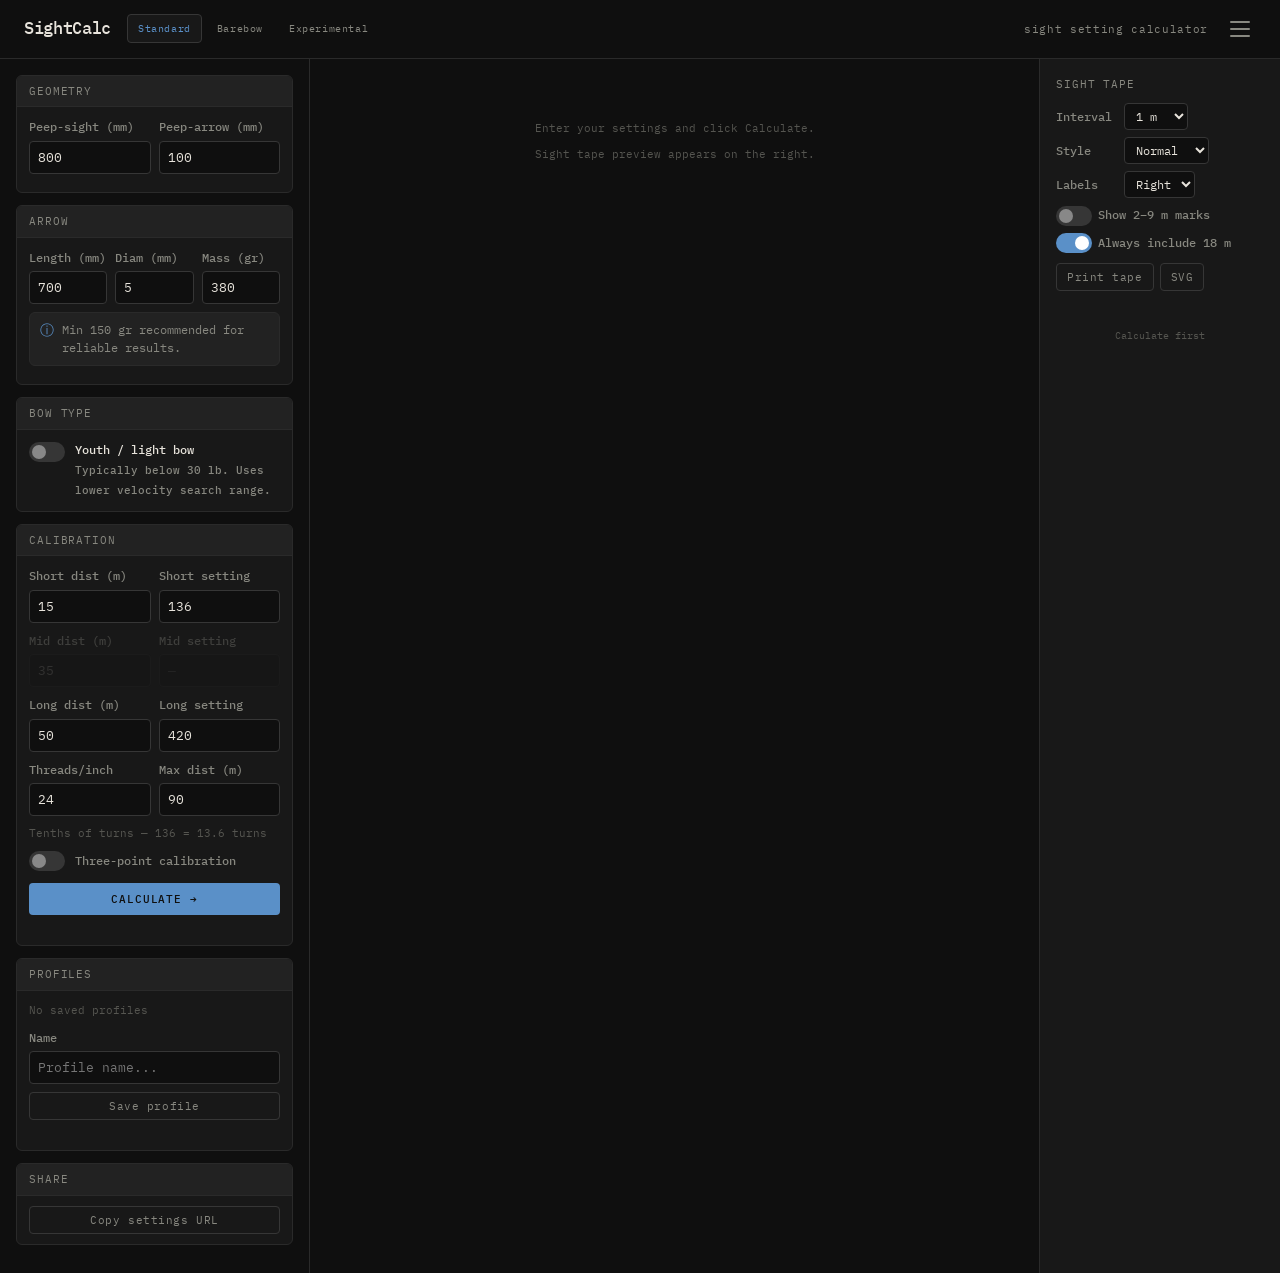
==== commit cc40ea5e: "Update index.html" ====
--- a/index.html
+++ b/index.html
@@ -1,127 +1,37 @@
 <!DOCTYPE html>
-<html lang="en">
+<html lang="en" data-page="standard">
 <head>
 <meta charset="UTF-8">
 <meta name="viewport" content="width=device-width, initial-scale=1.0">
-<title>SightCalc</title>
+<title>SightCalc — Standard</title>
 <link rel="preconnect" href="https://fonts.googleapis.com">
 <link href="https://fonts.googleapis.com/css2?family=IBM+Plex+Mono:wght@400;500&family=IBM+Plex+Sans:wght@300;400;500&display=swap" rel="stylesheet">
-<style>
-  *, *::before, *::after { box-sizing: border-box; margin: 0; padding: 0; }
-  :root {
-    --bg: #0f0f0f; --surface: #181818; --surface2: #222222;
-    --border: #2a2a2a; --border2: #363636;
-    --accent: #5a90c8; --accent2: #7ab0e8;
-    --text: #e8e4dc; --muted: #888880; --dim: #555550;
-    --danger: #e05050; --peak: #c87830; --warn-bg: #1a1200; --warn-border: #3a2800;
-    --mono: 'IBM Plex Mono', monospace; --sans: 'IBM Plex Sans', sans-serif;
-  }
-  *, *::before, *::after { box-sizing: border-box; }
-  body { background: var(--bg); color: var(--text); font-family: var(--sans); font-size: 15px; line-height: 1.7; min-height: 100vh; }
-  header { border-bottom: 1px solid var(--border); padding: 0.9rem 1.5rem; display: flex; align-items: center; justify-content: space-between; gap: 1rem; }
-  .header-left { display: flex; align-items: center; gap: 1.5rem; }
-  h1 { font-family: var(--mono); font-size: 17px; font-weight: 500; letter-spacing: -0.02em; }
-  nav { display: flex; gap: 4px; }
-  .nav-link { font-family: var(--mono); font-size: 10px; letter-spacing: 0.06em; padding: 5px 10px; border-radius: 4px; text-decoration: none; color: var(--muted); border: 1px solid transparent; transition: all 0.15s; cursor: pointer; }
-  .nav-link.active { color: var(--accent); border-color: var(--border2); background: var(--surface); }
-  .nav-link:hover:not(.active) { color: var(--text); border-color: var(--border); }
-  .header-right { font-family: var(--mono); font-size: 11px; color: var(--muted); letter-spacing: 0.06em; }
-  .app { display: grid; grid-template-columns: 310px 1fr 240px; min-height: calc(100vh - 52px); }
-  .sidebar { border-right: 1px solid var(--border); padding: 1rem; overflow-y: auto; }
-  .output  { padding: 1rem; overflow-y: auto; border-right: 1px solid var(--border); }
-  .tape-col { padding: 1rem; background: var(--surface); overflow-y: auto; }
-  .panel { background: var(--surface); border: 1px solid var(--border); border-radius: 6px; margin-bottom: 0.75rem; overflow: hidden; }
-  .ph { background: var(--surface2); padding: 6px 12px; font-family: var(--mono); font-size: 11px; letter-spacing: 0.08em; text-transform: uppercase; color: var(--muted); border-bottom: 1px solid var(--border); }
-  .pb { padding: 10px 12px; }
-  .fr  { display: grid; grid-template-columns: 1fr 1fr; gap: 8px; margin-bottom: 8px; }
-  .fr3 { display: grid; grid-template-columns: 1fr 1fr 1fr; gap: 8px; margin-bottom: 8px; }
-  .field { display: flex; flex-direction: column; gap: 3px; }
-  label { font-size: 12px; color: var(--muted); font-family: var(--mono); font-weight: 500; }
-  input[type="number"], select { background: var(--bg); border: 1px solid var(--border2); border-radius: 4px; color: var(--text); font-family: var(--mono); font-size: 13px; padding: 7px 8px; width: 100%; outline: none; -moz-appearance: textfield; }
-  input[type="number"]::-webkit-inner-spin-button { -webkit-appearance: none; }
-  input:focus, select:focus { border-color: var(--accent); }
-  select:disabled { opacity: 0.4; cursor: not-allowed; }
-  .btn-calc { width: 100%; background: var(--accent); color: #0f0f0f; border: none; border-radius: 4px; font-family: var(--mono); font-size: 11px; font-weight: 500; letter-spacing: 0.08em; text-transform: uppercase; padding: 9px; cursor: pointer; margin-top: 4px; transition: background 0.15s; }
-  .btn-calc:hover { background: var(--accent2); }
-  .bsm { background: transparent; border: 1px solid var(--border2); border-radius: 4px; color: var(--muted); font-family: var(--mono); font-size: 11px; letter-spacing: 0.05em; padding: 6px 10px; cursor: pointer; white-space: nowrap; transition: all 0.15s; }
-  .bsm:hover { border-color: var(--accent); color: var(--accent); }
-  .err { font-family: var(--mono); font-size: 10px; color: var(--danger); min-height: 14px; margin-top: 6px; }
-  .mg { display: grid; grid-template-columns: repeat(4,1fr); gap: 8px; margin-bottom: 1rem; }
-  .metric { background: var(--surface); border: 1px solid var(--border); border-radius: 6px; padding: 10px 12px; }
-  .ml { font-family: var(--mono); font-size: 11px; letter-spacing: 0.06em; text-transform: uppercase; color: var(--muted); margin-bottom: 4px; }
-  .mv { font-family: var(--mono); font-size: 18px; font-weight: 500; color: var(--accent); line-height: 1.1; }
-  .mu { font-size: 10px; color: var(--dim); margin-top: 2px; }
-  .tn { background: var(--warn-bg); border: 1px solid var(--warn-border); border-radius: 6px; padding: 7px 10px; margin-bottom: 1rem; font-family: var(--mono); font-size: 10px; color: var(--peak); }
-  .tw { background: var(--surface); border: 1px solid var(--border); border-radius: 6px; overflow: hidden; }
-  .ttb { display: flex; align-items: center; justify-content: space-between; padding: 7px 10px; border-bottom: 1px solid var(--border); background: var(--surface2); gap: 8px; flex-wrap: wrap; }
-  .tt { font-family: var(--mono); font-size: 10px; letter-spacing: 0.1em; text-transform: uppercase; color: var(--muted); }
-  .ta { display: flex; gap: 6px; align-items: center; flex-wrap: wrap; }
-  .tc { overflow-y: auto; max-height: 52vh; }
-  table { width: 100%; border-collapse: collapse; font-family: var(--mono); font-size: 13px; }
-  thead { position: sticky; top: 0; z-index: 1; }
-  th { background: var(--surface2); color: var(--muted); font-weight: 500; font-size: 11px; letter-spacing: 0.06em; text-transform: uppercase; padding: 7px 10px; text-align: left; border-bottom: 1px solid var(--border); }
-  td { padding: 6px 10px; border-bottom: 1px solid var(--border); color: var(--text); }
-  tr:last-child td { border-bottom: none; }
-  tr:hover td { background: rgba(255,255,255,0.02); }
-  tr.peak  td { background: #1a1000; color: var(--peak); }
-  tr.calib td { background: #0a1520; color: #78b0e0; }
-  tr.extra td { color: var(--accent); }
-  .cp { color: #5a9a5a; } .cn { color: var(--danger); }
-  .empty { text-align: center; padding: 2.5rem 1rem; color: var(--dim); font-family: var(--mono); font-size: 11px; line-height: 2.4; }
-  .info-note { display: flex; align-items: flex-start; gap: 8px; background: var(--surface2); border: 1px solid var(--border); border-radius: 6px; padding: 8px 10px; margin-bottom: 8px; }
-  .info-icon { font-size: 14px; flex-shrink: 0; color: var(--accent); line-height: 1.4; }
-  .info-text { font-family: var(--mono); font-size: 12px; color: var(--muted); line-height: 1.5; }
-  .tape-hd { font-family: var(--mono); font-size: 10px; letter-spacing: 0.1em; text-transform: uppercase; color: var(--muted); margin-bottom: 10px; }
-  .tape-opts { display: flex; flex-direction: column; gap: 7px; margin-bottom: 10px; }
-  .tape-opts label { display: flex; align-items: center; gap: 6px; font-size: 12px; color: var(--muted); font-family: var(--mono); cursor: pointer; }
-  .tape-opts input[type="checkbox"] { accent-color: var(--accent); }
-
-  .switch { position: relative; display: inline-block; width: 36px; height: 20px; flex-shrink: 0; }
-  .switch input { opacity: 0; width: 0; height: 0; position: absolute; }
-  .switch-track { position: absolute; inset: 0; background: var(--border2); border-radius: 20px; transition: background 0.2s; cursor: pointer; }
-  .switch-track::after { content: ''; position: absolute; width: 14px; height: 14px; left: 3px; top: 3px; background: #888; border-radius: 50%; transition: transform 0.2s, background 0.2s; }
-  .switch input:checked + .switch-track { background: var(--accent); }
-  .switch input:checked + .switch-track::after { transform: translateX(16px); background: #fff; }
-  .switch-label { display: flex; align-items: center; gap: 10px; cursor: pointer; font-family: var(--mono); font-size: 12px; color: var(--muted); user-select: none; }
-
-  .tape-opts select { width: auto; font-size: 12px; padding: 4px 7px; }
-  .opt-row { display: flex; align-items: center; gap: 8px; }
-  .opt-row label { min-width: 60px; font-size: 12px; }
-  .tape-acts { display: flex; gap: 6px; margin-bottom: 12px; flex-wrap: wrap; }
-  #tapePreview svg { border: 1px solid var(--border); background: #fff; border-radius: 3px; max-width: 100%; }
-  .legend { display: flex; gap: 14px; margin-top: 10px; font-family: var(--mono); font-size: 12px; color: var(--dim); flex-wrap: wrap; }
-  .li { display: flex; align-items: center; gap: 5px; }
-  .ld { width: 8px; height: 8px; border-radius: 2px; }
-  .seg-ctrl { display: flex; border: 1px solid var(--border2); border-radius: 4px; overflow: hidden; }
-  .seg-btn { background: transparent; border: none; border-right: 1px solid var(--border2); color: var(--muted); font-family: var(--mono); font-size: 11px; padding: 5px 11px; cursor: pointer; transition: all 0.15s; }
-  .seg-btn:last-child { border-right: none; }
-  .seg-btn.active { background: var(--accent); color: #0f0f0f; }
-  .seg-btn:hover:not(.active) { color: var(--text); background: var(--surface2); }
-  @media (max-width: 1050px) { .app { grid-template-columns: 300px 1fr; } .tape-col { display: none; } }
-  @media (max-width: 680px)  { .app { grid-template-columns: 1fr; } .sidebar { border-right: none; border-bottom: 1px solid var(--border); } .mg { grid-template-columns: repeat(2,1fr); } }
-  @media print {
-    body, .app { display: block; background: white; }
-    .sidebar, .output, header { display: none !important; }
-    .tape-col { display: block !important; padding: 0; background: white; border: none; }
-    .tape-hd, .tape-opts, .tape-acts { display: none !important; }
-    #tapePreview svg { border: none; }
-    @page { margin: 5mm; size: A4 portrait; }
-  }
-</style>
+<link rel="stylesheet" href="shared.css">
 </head>
 <body>
 
 <header>
-  <div class="header-left">
-    <h1>SightCalc</h1>
+  <h1>SightCalc</h1>
     <nav>
-      <span class="nav-link active">Standard</span>
-      <a class="nav-link" href="barebow.html">Barebow</a>
-      <a class="nav-link" href="experimental.html">Experimental</a>
-    </nav>
+    <span class="nav-link active">Standard</span>
+    <a class="nav-link" href="barebow.html">Barebow</a>
+    <a class="nav-link" href="experimental.html">Experimental</a>
+  </nav>
+  <div class="header-right">sight setting calculator</div>
+  <button class="burger-btn" onclick="openSettings()" aria-label="Settings">
+    <span></span><span></span><span></span>
+  </button>
+</header>
+
+<div class="settings-overlay" id="settingsOverlay">
+  <div class="settings-panel">
+    <div class="settings-header">
+      Settings
+      <button class="settings-close" onclick="closeSettings()">&#10005;</button>
+    </div>
+    <div class="settings-body" id="settingsBody"></div>
   </div>
-  <div class="header-right">sight setting calculator</div>
-</header>
+</div>
 
 <div class="app">
   <aside class="sidebar">
@@ -146,7 +56,7 @@
         </div>
         <div class="info-note">
           <span class="info-icon">&#9432;</span>
-          <span class="info-text">Arrow mass should be at least 150 gr for reliable results.</span>
+          <span class="info-text">Min 150 gr recommended for reliable results.</span>
         </div>
       </div>
     </div>
@@ -156,7 +66,7 @@
       <div class="pb">
         <label class="switch-label" style="align-items:flex-start">
           <span class="switch" style="margin-top:2px"><input type="checkbox" id="youthBow" onchange="onYouthChange()"><span class="switch-track"></span></span>
-          <span style="font-size:12px;color:var(--text);font-family:var(--mono)">Youth / light bow<br><span style="font-size:11px;color:var(--muted)">Typically below 30 lb draw weight. Uses a lower velocity search range for more accurate results at slow arrow speeds.</span></span>
+          <span style="font-size:12px;color:var(--text);font-family:var(--mono)">Youth / light bow<br><span style="font-size:11px;color:var(--muted)">Typically below 30 lb. Uses lower velocity search range.</span></span>
         </label>
       </div>
     </div>
@@ -164,25 +74,21 @@
     <div class="panel">
       <div class="ph">Calibration</div>
       <div class="pb">
-        <div class="fr" style="align-items:start">
-          <div class="field"><label>Short dist (m)</label><input type="number" id="dist1" value="15" step="1"></div>
+        <div class="fr">
+          <div class="field"><label>Short dist (<span class="unit-label">m</span>)</label><input type="number" id="dist1" value="15" step="1"></div>
           <div class="field"><label>Short setting</label><input type="number" id="set1" value="136" step="1"></div>
         </div>
-        <div class="fr" style="align-items:start;opacity:0.35;pointer-events:none" id="midRow">
-          <div class="field"><label>Mid dist (m)</label><input type="number" id="dist3" value="35" step="5" disabled></div>
+        <div class="fr" id="midRow" style="opacity:0.35;pointer-events:none">
+          <div class="field"><label>Mid dist (<span class="unit-label">m</span>)</label><input type="number" id="dist3" value="35" step="5" disabled></div>
           <div class="field"><label>Mid setting</label><input type="number" id="set3" value="" step="1" disabled placeholder="—"></div>
         </div>
-        <div class="fr" style="align-items:start">
-          <div class="field"><label>Long dist (m)</label><input type="number" id="dist2" value="50" step="5" min="40"></div>
+        <div class="fr">
+          <div class="field"><label>Long dist (<span class="unit-label">m</span>)</label><input type="number" id="dist2" value="50" step="5" min="40"></div>
           <div class="field"><label>Long setting</label><input type="number" id="set2" value="420" step="1"></div>
         </div>
-        <div class="fr" style="align-items:start">
+        <div class="fr">
           <div class="field"><label>Threads/inch</label><input type="number" id="tpi" value="24" step="1"></div>
-          <div class="field"><label>Max dist (m)</label><input type="number" id="maxDist" value="90" step="10"></div>
-        </div>
-        <div class="info-note" style="margin-bottom:8px">
-          <span class="info-icon">&#9432;</span>
-          <span class="info-text">Long distance minimum is 40 m. Use 15 m for the short distance where possible.</span>
+          <div class="field"><label>Max dist (<span class="unit-label">m</span>)</label><input type="number" id="maxDist" value="90" step="10"></div>
         </div>
         <p style="font-family:var(--mono);font-size:11px;color:var(--dim);margin-bottom:8px">Tenths of turns — 136 = 13.6 turns</p>
         <label class="switch-label" style="margin-bottom:8px">
@@ -193,22 +99,21 @@
         <div class="err" id="err"></div>
       </div>
     </div>
+
     <div class="panel">
       <div class="ph">Profiles</div>
       <div class="pb">
         <div id="profileList" style="margin-bottom:8px"></div>
-        <div style="display:flex;gap:6px">
-          <input type="text" id="profileName" placeholder="Profile name" style="flex:1;background:var(--bg);border:1px solid var(--border2);border-radius:4px;color:var(--text);font-family:var(--mono);font-size:11px;padding:5px 8px;outline:none">
-          <button class="bsm" onclick="saveProfile()">Save</button>
-        </div>
-        <div class="err" id="profileErr" style="margin-top:4px"></div>
+        <div class="field" style="margin-bottom:8px"><label>Name</label><input type="text" id="profileName" placeholder="Profile name..."></div>
+        <button class="bsm" onclick="saveProfile()" style="width:100%">Save profile</button>
+        <div class="err" id="profileErr"></div>
       </div>
     </div>
 
     <div class="panel">
       <div class="ph">Share</div>
       <div class="pb">
-        <button class="bsm" onclick="copyURL()" style="width:100%">Copy settings URL</button>
+        <button class="bsm" onclick="doShare()" style="width:100%">Copy settings URL</button>
         <div id="urlBar" style="display:none;margin-top:8px;font-family:var(--mono);font-size:9px;color:var(--dim);word-break:break-all;background:var(--bg);padding:6px 8px;border-radius:4px;border:1px solid var(--border)"></div>
       </div>
     </div>
@@ -225,8 +130,8 @@
           <span class="tt">Settings — flat ground</span>
           <div class="ta">
             <div class="seg-ctrl">
-              <button class="seg-btn active" id="ivBtn1" onclick="setTableInterval(1)">1 m</button>
-              <button class="seg-btn" id="ivBtn5" onclick="setTableInterval(5)">5 m</button>
+              <button class="seg-btn active" id="ivBtn1" onclick="setTableInterval(1)">1 <span class="unit-label">m</span></button>
+              <button class="seg-btn" id="ivBtn5" onclick="setTableInterval(5)">5 <span class="unit-label">m</span></button>
             </div>
             <button class="bsm" onclick="printTable()">Print</button>
             <button class="bsm" onclick="exportCSV()">CSV</button>
@@ -240,10 +145,9 @@
           </table>
         </div>
       </div>
-      <div class="legend" style="margin-top:10px">
+      <div class="legend">
         <div class="li"><div class="ld" style="background:#3a2800"></div> Turnover peak</div>
-        <div class="li"><div class="ld" style="background:#0e1c2c"></div> Calibration distance</div>
-        <div class="li"><div class="ld" style="background:#2a1800"></div> 18 m</div>
+        <div class="li"><div class="ld" style="background:#0e1c2c"></div> Calibration</div>
       </div>
     </div>
   </section>
@@ -286,79 +190,17 @@
   </aside>
 </div>
 
+<script src="shared.js"></script>
 <script>
-
-const PROFILE_KEY = 'sightcalc_std_profiles';
-const STD_FIELDS = ['eyeSight','eyeArrow','arrowLen','arrowDiam','arrowMass','dist1','set1','dist2','set2','tpi','maxDist'];
-
-function loadProfiles() {
-  try { return JSON.parse(localStorage.getItem(PROFILE_KEY) || '{}'); } catch(e) { return {}; }
-}
-function saveProfiles(p) { localStorage.setItem(PROFILE_KEY, JSON.stringify(p)); }
-
-function renderProfiles() {
-  const profiles = loadProfiles();
-  const el = document.getElementById('profileList');
-  const names = Object.keys(profiles);
-  if(!names.length){ el.innerHTML='<div style="font-family:var(--mono);font-size:10px;color:var(--dim)">No saved profiles</div>'; return; }
-  el.innerHTML = names.map(name=>`
-    <div style="display:flex;align-items:center;gap:6px;margin-bottom:5px">
-      <span style="font-family:var(--mono);font-size:11px;color:var(--text);flex:1;overflow:hidden;text-overflow:ellipsis;white-space:nowrap">${name}</span>
-      <button class="bsm" onclick="loadProfile(this.dataset.n)" data-n="${name}">Load</button>
-      <button class="bsm" style="color:var(--danger);border-color:var(--danger)" onclick="deleteProfile(this.dataset.n)" data-n="${name}">x</button>
-    </div>`).join('');
-}
-
-function saveProfile() {
-  const name = document.getElementById('profileName').value.trim();
-  const errEl = document.getElementById('profileErr');
-  if(!name){ errEl.textContent='Enter a profile name.'; return; }
-  errEl.textContent='';
-  const profiles = loadProfiles();
-  const data = {};
-  STD_FIELDS.forEach(id=>{ const el=document.getElementById(id); if(el) data[id]=el.value; });
-  data['youthBow'] = document.getElementById('youthBow').checked;
-  profiles[name] = data;
-  saveProfiles(profiles);
-  document.getElementById('profileName').value='';
-  renderProfiles();
-}
-
-function loadProfile(name) {
-  const data = loadProfiles()[name];
-  if(!data) return;
-  STD_FIELDS.forEach(id=>{ const el=document.getElementById(id); if(el&&data[id]!==undefined) el.value=data[id]; });
-  if(data.youthBow!==undefined) document.getElementById('youthBow').checked=data.youthBow;
-  onYouthChange();
-  calculate();
-}
-
-function deleteProfile(name) {
-  const profiles = loadProfiles();
-  delete profiles[name];
-  saveProfiles(profiles);
-  renderProfiles();
-}
-
-let R = null;
-let tableInterval = 1;
+const STD_FIELDS = ['eyeSight','eyeArrow','arrowLen','arrowDiam','arrowMass','dist1','set1','dist3','set3','dist2','set2','tpi','maxDist'];
+const PKEY = 'sightcalc_std_profiles';
+let R = null, tableInterval = 1;
 
 function onYouthChange() {
-  const youth = document.getElementById('youthBow').checked;
-  const mxEl  = document.getElementById('maxDist');
-  if (youth) {
-    if (parseFloat(mxEl.value) > 60) mxEl.value = 60;
-    mxEl.max = 60;
-  } else {
-    mxEl.max = 200;
-  }
-}
-
-function setTableInterval(iv) {
-  tableInterval = iv;
-  document.getElementById('ivBtn1').classList.toggle('active', iv===1);
-  document.getElementById('ivBtn5').classList.toggle('active', iv===5);
-  if(R) renderTable();
+  const y = document.getElementById('youthBow').checked;
+  const m = document.getElementById('maxDist');
+  if (y) { if (parseFloat(m.value) > 60) m.value = 60; m.max = 60; }
+  else { m.max = 200; }
 }
 
 function onThreePointChange() {
@@ -366,356 +208,220 @@
   const row = document.getElementById('midRow');
   row.style.opacity = on ? '1' : '0.35';
   row.style.pointerEvents = on ? 'auto' : 'none';
-  const inputs = row.querySelectorAll('input');
-  inputs.forEach(i => i.disabled = !on);
+  row.querySelectorAll('input').forEach(i => i.disabled = !on);
 }
 
 function onIntervalChange() {
   const iv = parseInt(document.getElementById('optInterval').value);
-  const styleEl = document.getElementById('optStyle');
-  if (iv === 1) {
-    if (styleEl.value === 'basic') styleEl.value = 'normal';
-    Array.from(styleEl.options).forEach(o => { o.disabled = (o.value === 'basic'); });
-  } else {
-    Array.from(styleEl.options).forEach(o => { o.disabled = false; });
-  }
+  const s = document.getElementById('optStyle');
+  if (iv === 1) { if (s.value === 'basic') s.value = 'normal'; Array.from(s.options).forEach(o => o.disabled = o.value === 'basic'); }
+  else { Array.from(s.options).forEach(o => o.disabled = false); }
   renderTape();
 }
 
-function trajectory(td, v0, la, sl, dr, am) {
-  const dt = 0.002;
-  let x=0,y=0,vx=v0*Math.cos(la),vy=v0*Math.sin(la),a=la;
-  let ax=(-dr*Math.cos(a)/am)-9.8*Math.sin(sl), ay=(-dr*Math.sin(a)/am)-9.8*Math.cos(sl);
-  while(x<td){
-    x+=vx*dt+.5*ax*dt*dt; y+=vy*dt+.5*ay*dt*dt;
-    vx+=ax*dt; vy+=ay*dt; a=vy/vx;
-    ax=(-dr*Math.cos(a)/am)-9.8*Math.sin(sl);
-    ay=(-dr*Math.sin(a)/am)-9.8*Math.cos(sl);
-  }
-  return y-(x-td)*a;
-}
-
-function calcDrag(v, L, d, m) {
-  const rho=1.204, Lm=L/1000, dm=d/1000, A=Math.PI*dm*Lm, Re=v*Lm/1.52e-5;
-  return .5*rho*v*v*A*(0.0576/Math.pow(Re,.2)+0.0016*Lm/dm/Math.pow(Re,.4))*10/7;
-}
-
-function findAngle(dist, v0, drag, am, tol) {
-  tol=tol||.001; let a=0, s=1;
-  let dp=trajectory(dist,v0,a*Math.PI/180,0,drag,am);
-  while(dp<=0){a+=s;dp=trajectory(dist,v0,a*Math.PI/180,0,drag,am);}
-  let i=0;
-  while(Math.abs(dp)>tol&&i<80){
-    s/=2;i++;
-    while(dp>0){a-=s;dp=trajectory(dist,v0,a*Math.PI/180,0,drag,am);}
-    s/=2;i++;
-    while(dp<0){a+=s;dp=trajectory(dist,v0,a*Math.PI/180,0,drag,am);}
-  }
-  return a;
-}
-
-function calcGap(v0, es, ea, d1, d2, dr, am) {
-  const e1=findAngle(d1,v0,dr,am,.001), e2=findAngle(d2,v0,dr,am,.005);
-  return(es*(Math.tan(e2*Math.PI/180)-Math.tan(e1*Math.PI/180))-ea*es*(d2-d1)/d1/d2)*1000;
-}
-
-function sMM(dist, v0, es, ea, dr, am) {
-  const a=findAngle(dist,v0,dr,am,.001);
-  return((ea*(dist-es)/dist)-es*Math.tan(a*Math.PI/180))*1000;
-}
-
-function gi(id){return parseFloat(document.getElementById(id).value);}
-
-function toDisplay(tenths) {
-  const turns = tenths / 10;
-  const rounded = Math.round(turns * 20) / 20;
-  return rounded.toFixed(2);
+function setTableInterval(iv) {
+  tableInterval = iv;
+  document.getElementById('ivBtn1').classList.toggle('active', iv === 1);
+  document.getElementById('ivBtn5').classList.toggle('active', iv === 5);
+  if (R) renderTable();
 }
 
 function calculate() {
   const es=gi('eyeSight')/1000, ea=gi('eyeArrow')/1000;
   const aL=gi('arrowLen'), aD=gi('arrowDiam'), aG=gi('arrowMass');
-  const d1=gi('dist1'), d2=gi('dist2'), s1=gi('set1'), s2=gi('set2');
-  const tpi=gi('tpi'), mxD=gi('maxDist');
-  const errEl=document.getElementById('err');
-  errEl.textContent='';
-  if([es,ea,aL,aD,aG,d1,d2,s1,s2,tpi,mxD].some(isNaN)){errEl.textContent='Fill in all fields.';return;}
-  if(d1>=d2){errEl.textContent='Short dist must be less than long dist.';return;}
-
-  const am=aG/15.432359/1000;
-  const sgMM=Math.abs(s2-s1)/10/tpi*25.4;
-  const isYouth=document.getElementById('youthBow').checked;
+  const d1=toMetres(gi('dist1')), d2=toMetres(gi('dist2')), s1=gi('set1'), s2=gi('set2');
+  const tpi=gi('tpi'), mxD=toMetres(gi('maxDist'));
+  const errEl = document.getElementById('err'); errEl.textContent = '';
+  if ([es,ea,aL,aD,aG,d1,d2,s1,s2,tpi,mxD].some(isNaN)) { errEl.textContent = 'Fill in all fields.'; return; }
+  if (d1 >= d2) { errEl.textContent = 'Short dist must be less than long dist.'; return; }
+  const am = aG/15.432359/1000;
+  const sgMM = Math.abs(s2-s1)/10/tpi*25.4;
+  const isYouth = document.getElementById('youthBow').checked;
+  let v0=isYouth?10:30, step=10, dr=calcDrag(v0,aL,aD,am), cg=calcGap(v0,es,ea,d1,d2,dr,am);
+  while (cg > sgMM) { v0+=step; dr=calcDrag(v0,aL,aD,am); cg=calcGap(v0,es,ea,d1,d2,dr,am); }
+  let it=0;
+  while (Math.abs(cg-sgMM) > .05 && it < 50) {
+    step/=2; it++;
+    while (cg<sgMM) { v0-=step; dr=calcDrag(v0,aL,aD,am); cg=calcGap(v0,es,ea,d1,d2,dr,am); }
+    step/=2; it++;
+    while (cg>sgMM) { v0+=step; dr=calcDrag(v0,aL,aD,am); cg=calcGap(v0,es,ea,d1,d2,dr,am); }
+  }
+  const mxC=Math.max(mxD,d2), smm=[];
+  for (let d=1; d<=mxC; d++) smm[d] = sMM(d,v0,es,ea,dr,am);
+  let pkMM=-Infinity, pkD=1;
+  for (let d=2; d<=Math.min(30,mxC); d++) if (smm[d]>pkMM) { pkMM=smm[d]; pkD=d; }
   const useThree = document.getElementById('useThreePoint').checked;
-  const d3 = useThree ? gi('dist3') : null;
-  const s3 = useThree ? gi('set3') : null;
-
-  if(useThree && (isNaN(d3)||isNaN(s3))){ errEl.textContent='Fill in third calibration point.'; return; }
-  if(useThree && (d3<=d1||d3<=d2)){ errEl.textContent='Third distance must be greater than both calibration distances.'; return; }
-
-
-  let v0=isYouth?10:30, step=10, dr=calcDrag(v0,aL,aD,am);
-  let cg=calcGap(v0,es,ea,d1,d2,dr,am);
-  while(cg>sgMM){v0+=step;dr=calcDrag(v0,aL,aD,am);cg=calcGap(v0,es,ea,d1,d2,dr,am);}
-  let it=0;
-  while(Math.abs(cg-sgMM)>.05&&it<50){
-    step/=2;it++;
-    while(cg<sgMM){v0-=step;dr=calcDrag(v0,aL,aD,am);cg=calcGap(v0,es,ea,d1,d2,dr,am);}
-    step/=2;it++;
-    while(cg>sgMM){v0+=step;dr=calcDrag(v0,aL,aD,am);cg=calcGap(v0,es,ea,d1,d2,dr,am);}
+  const d3=useThree?gi('dist3'):null, s3=useThree?gi('set3'):null;
+  let sc=(s2-s1)/(smm[d2]-smm[d1]), of=s1-sc*smm[d1];
+  if (useThree && smm[d3]) {
+    const pts=[{d:d1,s:s1},{d:d2,s:s2},{d:d3,s:s3}];
+    let sx=0,sy=0,sxx=0,sxy=0;
+    pts.forEach(p=>{const x=smm[p.d];sx+=x;sy+=p.s;sxx+=x*x;sxy+=x*p.s;});
+    const n=3, den=n*sxx-sx*sx;
+    if (Math.abs(den)>1e-10) { sc=(n*sxy-sx*sy)/den; of=(sy-sc*sx)/n; }
   }
-
-  const mxC=Math.max(mxD,d2), smm=[];
-  for(let d=1;d<=mxC;d++) smm[d]=sMM(d,v0,es,ea,dr,am);
-
-  let pkMM=-Infinity, pkD=1;
-  for(let d=2;d<=Math.min(30,mxC);d++) if(smm[d]>pkMM){pkMM=smm[d];pkD=d;}
-
-  let sc=(s2-s1)/(smm[d2]-smm[d1]), of=s1-sc*smm[d1];
-
-  // Three-point refinement: adjust scale to minimise error at third point
-  if(useThree && smm[d3] !== undefined) {
-    const mmShort2=smm[d1], mmLong2=smm[d2], mmThird=smm[d3];
-    // Two-point scale
-    const sc2=(s2-s1)/(mmLong2-mmShort2), of2=s1-sc2*mmShort2;
-    // Third point predicted vs actual
-    const pred3 = sc2*mmThird+of2;
-    const err3 = s3 - pred3;
-    // Blend: weighted average of two-point scale and three-point corrected scale
-    // Use least-squares fit across all three points
-    const dists3=[d1,d2,d3], sets3=[s1,s2,s3];
-    let sumX=0,sumY=0,sumXX=0,sumXY=0,n=3;
-    dists3.forEach((d,i)=>{ const x=smm[d]; sumX+=x; sumY+=sets3[i]; sumXX+=x*x; sumXY+=x*sets3[i]; });
-    const scLS=(n*sumXY-sumX*sumY)/(n*sumXX-sumX*sumX);
-    const ofLS=(sumY-scLS*sumX)/n;
-    sc=scLS; of=ofLS;
-  }
-  const toT=mm=>sc*mm+of;
-
-  R={smm,toT,pkD,d1,d2,tpi,mxD,v0,sgMM,aL,aD,aG};
-
-  document.getElementById('metrics').innerHTML=`
+  const toT = mm => sc*mm+of;
+  R = {smm, toT, pkD, d1, d2, tpi, mxD, v0, sgMM};
+  const ul = unitLabel();
+  document.getElementById('metrics').innerHTML = `
     <div class="metric"><div class="ml">Arrow speed</div><div class="mv">${v0.toFixed(1)}</div><div class="mu">m/s — ${(v0*1000/25.4/12).toFixed(0)} ft/s</div></div>
-    <div class="metric"><div class="ml">Turnover</div><div class="mv">${pkD}</div><div class="mu">metres</div></div>
+    <div class="metric"><div class="ml">Turnover</div><div class="mv">${pkD}</div><div class="mu">${ul}</div></div>
     <div class="metric"><div class="ml">Sight gap</div><div class="mv">${sgMM.toFixed(1)}</div><div class="mu">mm</div></div>
     <div class="metric"><div class="ml">mm / turn</div><div class="mv">${(25.4/tpi).toFixed(3)}</div><div class="mu">${tpi} tpi</div></div>`;
-  document.getElementById('tnote').textContent=`▲ Turnover at ${pkD} m — highest sight position. Settings decrease for distances closer than this.`;
-
-  document.getElementById('emptyState').style.display='none';
-  document.getElementById('results').style.display='block';
-  document.getElementById('tapeEmpty').style.display='none';
-
-  renderTable();
-  renderTape();
-}
-
-function getTableRows() {
-  if(!R) return [];
-  const{smm,pkD,mxD,d1,d2}=R;
-  const rows=[];
-  const dists=new Set();
-
-  if(tableInterval===1){
-    for(let d=1;d<=mxD;d++) dists.add(d);
-  } else {
-    for(let d=tableInterval;d<=mxD;d+=tableInterval) dists.add(d);
-    dists.add(18);
-  }
-  dists.add(18);
-
-  Array.from(dists).sort((a,b)=>a-b).forEach(d=>{
-    if(smm[d]!==undefined) rows.push(d);
+  document.getElementById('tnote').textContent = `▲ Turnover at ${pkD} ${ul} — highest sight position.`;
+  document.getElementById('emptyState').style.display = 'none';
+  document.getElementById('results').style.display = 'block';
+  document.getElementById('tapeEmpty').style.display = 'none';
+  renderTable(); renderTape();
+}
+
+function getTableDists() {
+  if (!R) return [];
+  const {smm, mxD, d1, d2} = R;
+  const dists = new Set();
+  if (tableInterval===1) { for (let d=1; d<=mxD; d++) dists.add(d); }
+  else { for (let d=tableInterval; d<=mxD; d+=tableInterval) dists.add(d); dists.add(18); }
+  return Array.from(dists).sort((a,b)=>a-b).filter(d=>smm[d]!==undefined);
+}
+
+function renderTable() {
+  if (!R) return;
+  const {smm, toT, pkD, d1, d2} = R;
+  const tb = document.getElementById('tbody'); tb.innerHTML = '';
+  let pT = null;
+  getTableDists().forEach(d => {
+    const t=toT(smm[d]), ch=pT!==null?(t-pT)/10:null;
+    const tr=document.createElement('tr');
+    if (d===pkD) tr.className='peak';
+    else if (d===d1||d===d2) tr.className='calib';
+    else if (d===18) tr.className='extra';
+    tr.innerHTML = `<td>${d} ${unitLabel()}${d===pkD?' ▲':''}</td><td>${toDisplay(t)}</td><td class="${ch===null?'':ch>0?'cp':'cn'}">${ch!==null?(ch>=0?'+':'')+ch.toFixed(2):'—'}</td><td>${smm[d].toFixed(1)}</td>`;
+    tb.appendChild(tr); pT=t;
   });
-  return rows;
-}
-
-function renderTable() {
-  if(!R) return;
-  const{smm,toT,pkD,d1,d2}=R;
-  const tb=document.getElementById('tbody');
-  tb.innerHTML='';
-  const dists=getTableRows();
-  let pT=null;
-  dists.forEach(d=>{
-    const t=toT(smm[d]);
-    const ch=pT!==null?(t-pT)/10:null;
-    const chStr=ch!==null?(ch>=0?'+':'')+ch.toFixed(2):'—';
-    const chCls=ch===null?'':ch>0?'cp':'cn';
-    const tr=document.createElement('tr');
-    if(d===pkD) tr.className='peak';
-    else if(d===d1||d===d2) tr.className='calib';
-    else if(d===18) tr.className='extra';
-    tr.innerHTML=`<td>${d} m${d===pkD?' ▲':''}</td><td>${toDisplay(t)}</td><td class="${chCls}">${chStr}</td><td>${smm[d].toFixed(1)}</td>`;
-    tb.appendChild(tr);
-    pT=t;
-  });
-}
-
-function printTable() {
-  if(!R) return;
-  const{smm,toT,pkD,mxD,v0,tpi,d1,d2}=R;
-  const dists=getTableRows();
-  const ivLabel=tableInterval===1?'1 m intervals':'5 m intervals + 18 m';
-  let rows='';
-  dists.forEach(d=>{
-    const t=toT(smm[d]);
-    const bold=(d===d1||d===d2||d===18||d===pkD)?'font-weight:600;':'';
-    rows+=`<tr style="${bold}"><td>${d} m</td><td>${toDisplay(t)}</td></tr>`;
-  });
-  const w=window.open('','_blank');
-  w.document.write(`<!DOCTYPE html><html><head><title>SightCalc — Settings</title>
-  <style>
-    body{font-family:'IBM Plex Mono',monospace;font-size:12pt;margin:15mm;color:#000;}
-    h2{font-size:14pt;margin-bottom:4px;}
-    p{font-size:9pt;color:#555;margin-bottom:12px;}
-    table{width:auto;border-collapse:collapse;min-width:200px;}
-    th{text-align:left;font-size:9pt;color:#555;padding:4px 16px 4px 0;border-bottom:1px solid #ccc;}
-    td{padding:4px 16px 4px 0;font-size:11pt;}
-    tr:nth-child(even) td{background:#f8f8f8;}
-    @page{margin:15mm;size:A4 portrait;}
-  </style></head><body>
-  <h2>SightCalc — Sight Settings</h2>
-  <p>Speed: ${v0.toFixed(1)} m/s &nbsp;|&nbsp; ${tpi} TPI &nbsp;|&nbsp; ${ivLabel}</p>
-  <table><thead><tr><th>Distance</th><th>Setting</th></tr></thead><tbody>${rows}</tbody></table>
-  <script>window.onload=function(){window.print();}<\/script>
-  </body></html>`);
-  w.document.close();
 }
 
 function buildSVG() {
-  if(!R) return null;
-  const{smm,pkD,mxD}=R;
+  if (!R) return null;
+  const {smm, pkD, mxD} = R;
   const right=document.getElementById('optSide').value==='right';
   const style=document.getElementById('optStyle').value;
   const show18=document.getElementById('opt18').checked;
   const iv=parseInt(document.getElementById('optInterval').value);
   const showShort=document.getElementById('optShort').checked;
-
-  const PPM=3.7795;
-  const WMM=38, padTop=16, padBot=30;
-  const pkMM=smm[pkD], loMM=smm[mxD];
-  const HMM=(pkMM-loMM)+padTop+padBot;
-  const W=WMM*PPM, H=HMM*PPM;
-  const yOf=d=>(padTop+(pkMM-smm[d]))*PPM;
-
-  const spX=(right?12:26)*PPM;
-  const tL=(right?5:-5)*PPM, tM=(right?3.5:-3.5)*PPM, tS=(right?2:-2)*PPM;
+  const PPM=3.7795, WMM=38, padTop=16, padBot=30;
+  const pkMM=smm[pkD], loMM=smm[mxD], HMM=(pkMM-loMM)+padTop+padBot;
+  const W=WMM*PPM, H=HMM*PPM, yOf=d=>(padTop+(pkMM-smm[d]))*PPM;
+  const spX=(right?12:26)*PPM, tL=(right?5:-5)*PPM, tM=(right?3.5:-3.5)*PPM, tS=(right?2:-2)*PPM;
   const lbX=(right?spX+6.5*PPM:spX-6.5*PPM), anc=right?'start':'end';
   const topY=padTop*PPM, botY=(HMM-padBot)*PPM;
-
-  const calX=(right?W-5.5*PPM:5.5*PPM);
-  const calTopY=H-(padBot-4)*PPM, calBotY=calTopY+50*PPM, calMidY=(calTopY+calBotY)/2;
-
+  const calX=(right?W-5.5*PPM:5.5*PPM), calTopY=H-(padBot-4)*PPM, calBotY=calTopY+50*PPM, calMidY=(calTopY+calBotY)/2;
   const MAIN_COL='#222', COL18='#cc2200';
   const MAIN_FS=3.2*PPM, FS18=2.6*PPM;
-
   const tapeDists=new Set();
-  if(iv===1){ for(let d=pkD;d<=mxD;d++) tapeDists.add(d); }
-  else { for(let d=iv;d<=mxD;d+=iv) tapeDists.add(d); }
-  if(show18&&smm[18]) tapeDists.add(18);
-  if(showShort){ for(let d=2;d<=9;d++) if(smm[d]) tapeDists.add(d); }
-
+  if (iv===1) { for (let d=pkD; d<=mxD; d++) tapeDists.add(d); }
+  else { for (let d=iv; d<=mxD; d+=iv) tapeDists.add(d); }
+  if (show18 && smm[18]) tapeDists.add(18);
+  if (showShort) { for (let d=2; d<=9; d++) if (smm[d]) tapeDists.add(d); }
   let s=`<svg xmlns="http://www.w3.org/2000/svg" width="${W.toFixed(1)}" height="${H.toFixed(1)}" viewBox="0 0 ${W.toFixed(1)} ${H.toFixed(1)}">`;
   s+=`<rect width="${W}" height="${H}" fill="white"/>`;
   s+=`<text x="${spX}" y="${11*PPM}" text-anchor="middle" font-size="${3.3*PPM}" font-family="'IBM Plex Mono',monospace" fill="#333">Metres</text>`;
-
-  if(style==='normal'||style==='basic'){
-    s+=`<line x1="${spX}" y1="${topY}" x2="${spX}" y2="${botY}" stroke="#333" stroke-width="0.7"/>`;
-  }
-
-  Array.from(tapeDists).sort((a,b)=>a-b).forEach(d=>{
-    if(!smm[d]) return;
-    const y=yOf(d);
-    const is18=show18&&d===18;
-    const isShort=d<10;
-    const col=is18?COL18:MAIN_COL;
-    const fs=is18?FS18:MAIN_FS;
-
-    if(style==='normal'||style==='basic'){
+  if (style==='normal'||style==='basic') s+=`<line x1="${spX}" y1="${topY}" x2="${spX}" y2="${botY}" stroke="#333" stroke-width="0.7"/>`;
+  Array.from(tapeDists).sort((a,b)=>a-b).forEach(d => {
+    if (!smm[d]) return;
+    const y=yOf(d), is18=show18&&d===18, isShort=d<10, col=is18?COL18:MAIN_COL, fs=is18?FS18:MAIN_FS;
+    if (style==='normal'||style==='basic') {
       let tk;
-      if(isShort) tk=tM;
-      else if(style==='normal'&&iv===1){
-        if(d%10===0) tk=tL; else if(d%5===0) tk=tM; else tk=tS;
-      } else {
-        tk=is18?tM:tL;
-      }
+      if (isShort) tk=tM;
+      else if (style==='normal'&&iv===1) { if (d%10===0) tk=tL; else if (d%5===0) tk=tM; else tk=tS; }
+      else tk=is18?tM:tL;
       s+=`<line x1="${spX}" y1="${y}" x2="${spX+tk}" y2="${y}" stroke="${col}" stroke-width="${is18?'0.6':'0.8'}"/>`;
-      if(!isShort){
-        const showLbl=style==='normal'?(d%10===0):true;
-        if(showLbl) s+=`<text x="${lbX}" y="${y+1.2*PPM}" text-anchor="${anc}" font-size="${fs}" font-family="'IBM Plex Mono',monospace" fill="${col}">${d/10}</text>`;
-      } else {
-        const ox=right?tM+PPM:tM-PPM;
-        s+=`<text x="${spX+ox}" y="${y+PPM}" text-anchor="${anc}" font-size="${2.3*PPM}" font-family="'IBM Plex Mono',monospace" fill="#888">${d}</text>`;
-      }
+      if (!isShort) { const showLbl=style==='normal'?(d%10===0):true; if (showLbl) s+=`<text x="${lbX}" y="${y+1.2*PPM}" text-anchor="${anc}" font-size="${fs}" font-family="'IBM Plex Mono',monospace" fill="${col}">${d/10}</text>`; }
+      else { const ox=right?tM+PPM:tM-PPM; s+=`<text x="${spX+ox}" y="${y+PPM}" text-anchor="${anc}" font-size="${2.3*PPM}" font-family="'IBM Plex Mono',monospace" fill="#888">${d}</text>`; }
     }
-
-    if(style==='caveman'){
-      const lbl=isShort?String(d):String(d);
-      s+=`<text x="${lbX}" y="${y+fs/2}" text-anchor="${anc}" font-size="${fs}" font-family="'IBM Plex Mono',monospace" font-weight="500" fill="${col}">${lbl}</text>`;
-    }
+    if (style==='caveman') s+=`<text x="${lbX}" y="${y+fs/2}" text-anchor="${anc}" font-size="${fs}" font-family="'IBM Plex Mono',monospace" font-weight="500" fill="${col}">${d}</text>`;
   });
-
   s+=`<line x1="${calX}" y1="${calTopY}" x2="${calX}" y2="${calBotY}" stroke="#ccc" stroke-width="0.6"/>`;
   s+=`<line x1="${calX-1.5*PPM}" y1="${calTopY}" x2="${calX+1.5*PPM}" y2="${calTopY}" stroke="#ccc" stroke-width="0.6"/>`;
   s+=`<line x1="${calX-1.5*PPM}" y1="${calBotY}" x2="${calX+1.5*PPM}" y2="${calBotY}" stroke="#ccc" stroke-width="0.6"/>`;
   s+=`<text x="${calX+2.5*PPM}" y="${calMidY+PPM}" text-anchor="start" font-size="${2.2*PPM}" font-family="'IBM Plex Mono',monospace" fill="#ccc">50</text>`;
   s+=`<text x="${calX+2.5*PPM}" y="${calMidY+3.4*PPM}" text-anchor="start" font-size="${2.2*PPM}" font-family="'IBM Plex Mono',monospace" fill="#ccc">mm</text>`;
-  s+=`</svg>`;
-  return s;
-}
-
-function renderTape(){const s=buildSVG();if(!s)return;document.getElementById('tapePreview').innerHTML=s;}
-
-function printTape(){
-  const s=buildSVG();if(!s)return;
+  s+=`</svg>`; return s;
+}
+
+function renderTape() { const s=buildSVG(); if (!s) return; document.getElementById('tapePreview').innerHTML=s; }
+function printTape() { const s=buildSVG(); if (!s) return; const w=window.open('','_blank'); w.document.write(`<!DOCTYPE html><html><head><title>SightCalc tape</title><style>body{margin:0;padding:0;}svg{display:block;}@page{margin:5mm;size:A4;}</style></head><body>${s}<script>window.onload=function(){window.print();}<\/script></body></html>`); w.document.close(); }
+function dlSVG() { const s=buildSVG(); if (!s) return; downloadBlob('sight-tape.svg', s, 'image/svg+xml'); }
+
+function printTable() {
+  if (!R) return;
+  const {smm, toT, mxD, v0, tpi} = R;
+  let rows='';
+  getTableDists().forEach(d => { if (!smm[d]) return; const bold=(d===R.d1||d===R.d2||d===18||d===R.pkD)?'font-weight:700;':''; rows+=`<tr style="${bold}"><td>${d} ${unitLabel()}</td><td>${toDisplay(toT(smm[d]))}</td></tr>`; });
   const w=window.open('','_blank');
-  w.document.write(`<!DOCTYPE html><html><head><title>SightCalc tape</title>
-    <style>body{margin:0;padding:0;background:white;}svg{display:block;}@page{margin:5mm;size:A4 portrait;}</style>
-    </head><body>${s}<script>window.onload=function(){window.print();}<\/script></body></html>`);
+  w.document.write(`<!DOCTYPE html><html><head><title>SightCalc</title><style>body{font-family:'IBM Plex Mono',monospace;font-size:12pt;margin:15mm;}h2{font-size:14pt;margin-bottom:4px;}p{font-size:9pt;color:#666;margin-bottom:12px;}table{border-collapse:collapse;min-width:200px;}th{text-align:left;font-size:9pt;color:#666;padding:4px 16px 4px 0;border-bottom:1px solid #ccc;}td{padding:4px 16px 4px 0;}tr:nth-child(even) td{background:#f8f8f8;}@page{margin:15mm;size:A4;}</style></head><body><h2>SightCalc — Sight Settings</h2><p>Speed: ${v0.toFixed(1)} m/s | ${tpi} TPI</p><table><thead><tr><th>Distance</th><th>Setting</th></tr></thead><tbody>${rows}</tbody></table><script>window.onload=function(){window.print();}<\/script></body></html>`);
   w.document.close();
 }
 
-function dlSVG(){
-  const s=buildSVG();if(!s)return;
-  const a=document.createElement('a');
-  a.href=URL.createObjectURL(new Blob([s],{type:'image/svg+xml'}));
-  a.download='sight-tape.svg'; a.click();
-}
-
-function exportCSV(){
-  if(!R)return;
-  const{smm,toT,mxD}=R;
-  let c='Distance (m),Setting,mm\n';
-  for(let d=1;d<=mxD;d++) c+=`${d},${toDisplay(toT(smm[d]))},${smm[d].toFixed(2)}\n`;
-  dl('sight-settings.csv',c,'text/csv');
-}
-
-function exportTXT(){
-  if(!R)return;
-  const{smm,toT,mxD,v0,tpi}=R;
+function exportCSV() {
+  if (!R) return;
+  const {smm, toT, mxD} = R;
+  let c='Distance,Setting,mm\n';
+  for (let d=1; d<=mxD; d++) if (smm[d]) c+=`${d} ${unitLabel()},${toDisplay(toT(smm[d]))},${smm[d].toFixed(2)}\n`;
+  downloadBlob('sight-settings.csv', c, 'text/csv');
+}
+
+function exportTXT() {
+  if (!R) return;
+  const {smm, toT, mxD, v0, tpi} = R;
   let t=`SightCalc\n${'='.repeat(28)}\nSpeed: ${v0.toFixed(1)} m/s  TPI: ${tpi}\n${'-'.repeat(28)}\nDist   Setting    mm\n${'-'.repeat(28)}\n`;
-  for(let d=1;d<=mxD;d++) t+=`${String(d).padStart(4)} m  ${toDisplay(toT(smm[d])).padStart(6)}  ${smm[d].toFixed(1).padStart(7)}\n`;
-  dl('sight-settings.txt',t,'text/plain');
-}
-
-function dl(fn,c,m){const a=document.createElement('a');a.href=URL.createObjectURL(new Blob([c],{type:m}));a.download=fn;a.click();}
-
-function copyURL(){
-  const ids=['eyeSight','eyeArrow','arrowLen','arrowDiam','arrowMass','dist1','set1','dist2','set2','tpi','maxDist'];
-  const p=new URLSearchParams();
-  ids.forEach(id=>p.set(id,document.getElementById(id).value));
-  const url=location.origin+location.pathname+'?'+p.toString();
-  navigator.clipboard.writeText(url).catch(()=>{});
-  const b=document.getElementById('urlBar'); b.textContent=url; b.style.display='block';
-}
-
-function loadFromURL(){
-  const p=new URLSearchParams(location.search);
-  const ids=['eyeSight','eyeArrow','arrowLen','arrowDiam','arrowMass','dist1','set1','dist2','set2','tpi','maxDist'];
-  let found=false;
-  ids.forEach(id=>{const v=p.get(id);if(v){document.getElementById(id).value=v;found=true;}});
-  if(found)calculate();
-}
-window.addEventListener('load',loadFromURL);
+  for (let d=1; d<=mxD; d++) if (smm[d]) t+=`${String(d).padStart(4)} ${unitLabel()}  ${toDisplay(toT(smm[d])).padStart(6)}  ${smm[d].toFixed(1).padStart(7)}\n`;
+  downloadBlob('sight-settings.txt', t, 'text/plain');
+}
+
+/* ── Profiles ── */
+function loadP() { try { return JSON.parse(localStorage.getItem(PKEY)||'{}'); } catch(e) { return {}; } }
+function saveP(p) { localStorage.setItem(PKEY, JSON.stringify(p)); }
+
+function renderProfiles() {
+  const profiles=loadP(), el=document.getElementById('profileList'), names=Object.keys(profiles);
+  if (!names.length) { el.innerHTML='<div style="font-family:var(--mono);font-size:11px;color:var(--dim)">No saved profiles</div>'; return; }
+  el.innerHTML = names.map(n=>`<div class="profile-item">
+    <span style="flex:1;overflow:hidden;text-overflow:ellipsis;white-space:nowrap;color:var(--text)">${n}</span>
+    <button class="bsm" onclick="loadProfile(this.dataset.n)" data-n="${n}">Load</button>
+    <button class="bsm" style="color:var(--danger);border-color:var(--danger)" onclick="confirmDelete(this,this.dataset.n,deleteProfile)" data-n="${n}" data-confirming="false">&#10005;</button>
+  </div>`).join('');
+}
+
+function saveProfile() {
+  const name=document.getElementById('profileName').value.trim();
+  const errEl=document.getElementById('profileErr');
+  if (!name) { errEl.textContent='Enter a name.'; return; }
+  errEl.textContent='';
+  const profiles=loadP(), data={};
+  STD_FIELDS.forEach(id=>{ const el=document.getElementById(id); if(el) data[id]=el.value; });
+  data.youthBow=document.getElementById('youthBow').checked;
+  data._unit=currentUnit;
+  profiles[name]=data; saveP(profiles);
+  document.getElementById('profileName').value=''; renderProfiles();
+}
+
+function loadProfile(name) {
+  const data=loadP()[name]; if (!data) return;
+  STD_FIELDS.forEach(id=>{ const el=document.getElementById(id); if(el&&data[id]!==undefined) el.value=data[id]; });
+  if (data.youthBow!==undefined) document.getElementById('youthBow').checked=data.youthBow;
+  if (data._unit) setUnit(data._unit);
+  onYouthChange(); calculate();
+}
+
+function deleteProfile(name) { const p=loadP(); delete p[name]; saveP(p); renderProfiles(); }
+
+function doShare() { copyURL(STD_FIELDS); }
+
+window.addEventListener('load', () => {
+  if (loadFromURL(STD_FIELDS)) calculate();
+  renderProfiles();
+  setUnit(currentUnit);
+});
 </script>
 </body>
 </html>
--- a/shared.css
+++ b/shared.css
@@ -0,0 +1,945 @@
+@import url('https://fonts.googleapis.com/css2?family=Courier+Prime:ital,wght@0,400;0,700;1,400&family=Special+Elite&display=swap');
+
+/* ═══════════════════════════════════════
+   SightCalc — shared.css
+   All theme variables, common components,
+   burger menu, settings panel
+═══════════════════════════════════════ */
+
+/* ── Theme: Dark (default) ── */
+[data-theme="dark"], :root {
+  --bg: #0f0f0f;
+  --surface: #181818;
+  --surface2: #222222;
+  --border: #2a2a2a;
+  --border2: #363636;
+  --accent: #5a90c8;
+  --accent2: #7ab0e8;
+  --text: #e8e4dc;
+  --muted: #888880;
+  --dim: #555550;
+  --danger: #e05050;
+  --peak: #c87830;
+  --warn-bg: #1a1200;
+  --warn-border: #3a2800;
+  --input-bg: var(--bg);
+  --input-border: var(--border2);
+  --btn-calc-color: #0f0f0f;
+  --mono: 'IBM Plex Mono', monospace;
+  --sans: 'IBM Plex Sans', sans-serif;
+  --tape-bg: #ffffff;
+}
+
+/* ── Theme: High Contrast ── */
+[data-theme="contrast"] {
+  --bg: #000000;
+  --surface: #0a0a0a;
+  --surface2: #141414;
+  --border: #444444;
+  --border2: #666666;
+  --accent: #ffffff;
+  --accent2: #dddddd;
+  --text: #ffffff;
+  --muted: #bbbbbb;
+  --dim: #888888;
+  --danger: #ff4444;
+  --peak: #ffaa00;
+  --warn-bg: #1a1000;
+  --warn-border: #554400;
+  --input-bg: #000000;
+  --input-border: #888888;
+  --btn-calc-color: #000000;
+  --tape-bg: #ffffff;
+}
+
+/* ── Theme: Dawn ── */
+[data-theme="dawn"] {
+  --bg: #0d0608;
+  --surface: #160b0d;
+  --surface2: #1e1010;
+  --border: #2e1a1a;
+  --border2: #3e2424;
+  --accent: #c85040;
+  --accent2: #e06050;
+  --text: #f0ddd8;
+  --muted: #906060;
+  --dim: #604040;
+  --danger: #ff6060;
+  --peak: #c87030;
+  --warn-bg: #150a08;
+  --warn-border: #3a1a10;
+  --input-bg: #0d0608;
+  --input-border: #3e2424;
+  --btn-calc-color: #0d0608;
+  --tape-bg: #ffffff;
+}
+
+/* Paper theme body — cream background */
+[data-theme="paper"] body {
+  background: #c8bb9a;
+  font-family: 'Courier Prime', 'Courier New', monospace;
+}
+
+/* Paper theme header — dark band with typewriter title */
+[data-theme="paper"] header {
+  background: #1a1612;
+  border-bottom: none;
+}
+[data-theme="paper"] h1 {
+  font-family: 'Special Elite', 'Courier New', monospace;
+  color: #f0ead6;
+  letter-spacing: 0.25em;
+  font-size: 20px;
+}
+[data-theme="paper"] .header-right {
+  color: #8a7d65;
+  letter-spacing: 0.3em;
+  font-family: 'Courier Prime', monospace;
+}
+[data-theme="paper"] .nav-link { color: #8a7d65; font-family: 'Courier Prime', monospace; letter-spacing: 0.15em; }
+[data-theme="paper"] .nav-link.active { color: #f0ead6; background: #2d2820; border-color: #5a4e38; }
+[data-theme="paper"] .nav-link:hover:not(.active) { color: #f0ead6; }
+[data-theme="paper"] .burger-btn span { background: #8a7d65; }
+[data-theme="paper"] .burger-btn:hover span { background: #f0ead6; }
+
+/* Paper theme sheet — red margin line */
+[data-theme="paper"] .app {
+  background: #f0ead6;
+  position: relative;
+}
+[data-theme="paper"] .app::before {
+  content: '';
+  position: absolute;
+  left: 12px;
+  top: 0; bottom: 0;
+  width: 1px;
+  background: #8b1a0e;
+  opacity: 0.5;
+  pointer-events: none;
+  z-index: 10;
+}
+
+/* Paper theme sidebar */
+[data-theme="paper"] .sidebar {
+  background: #f0ead6;
+  border-right: 1.5px solid #1a1612;
+}
+[data-theme="paper"] .output {
+  background: #f0ead6;
+}
+[data-theme="paper"] .tape-col {
+  background: #e4dcc4;
+}
+
+/* Paper theme panels — no card look, just section dividers */
+[data-theme="paper"] .panel {
+  background: transparent;
+  border: none;
+  border-bottom: 1px solid #c4b898;
+  border-radius: 0;
+  margin-bottom: 0;
+}
+[data-theme="paper"] .ph {
+  background: transparent;
+  border-bottom: none;
+  font-family: 'Special Elite', 'Courier New', monospace;
+  font-size: 10px;
+  letter-spacing: 0.3em;
+  color: #8a7d65;
+  padding: 10px 16px 4px 24px;
+  display: flex;
+  align-items: center;
+  gap: 8px;
+}
+[data-theme="paper"] .ph::after {
+  content: '';
+  flex: 1;
+  height: 1px;
+  background: #c4b898;
+}
+[data-theme="paper"] .pb { padding: 6px 16px 12px 24px; }
+
+/* Paper theme inputs — underline only */
+[data-theme="paper"] input[type="number"],
+[data-theme="paper"] input[type="text"],
+[data-theme="paper"] select {
+  background: transparent;
+  border: none;
+  border-bottom: 1.5px solid #3d3428;
+  border-radius: 0;
+  color: #1a1612;
+  font-family: 'Courier Prime', monospace;
+  font-size: 15px;
+  padding: 2px 2px 3px;
+}
+[data-theme="paper"] input:focus,
+[data-theme="paper"] select:focus { border-bottom-color: #1a3d6b; outline: none; }
+[data-theme="paper"] input:disabled { border-bottom-style: dashed; color: #b8aa90; }
+
+/* Paper theme buttons */
+[data-theme="paper"] .btn-calc {
+  background: #1a1612;
+  color: #f0ead6;
+  border-radius: 0;
+  font-family: 'Special Elite', monospace;
+  letter-spacing: 0.2em;
+}
+[data-theme="paper"] .btn-calc:hover { background: #3d3428; }
+[data-theme="paper"] .bsm {
+  border-color: #8a7d65;
+  color: #8a7d65;
+  border-radius: 0;
+  font-family: 'Courier Prime', monospace;
+}
+[data-theme="paper"] .bsm:hover { border-color: #1a1612; color: #1a1612; }
+
+/* Paper theme labels */
+[data-theme="paper"] label { color: #8a7d65; font-family: 'Courier Prime', monospace; font-size: 10px; letter-spacing: 0.08em; text-transform: uppercase; }
+
+/* Paper theme table */
+[data-theme="paper"] table { font-family: 'Courier Prime', monospace; }
+[data-theme="paper"] th { background: #e4dcc4; color: #8a7d65; border-bottom: 1.5px solid #1a1612; }
+[data-theme="paper"] td { border-bottom: 1px solid #c4b898; }
+[data-theme="paper"] tr:hover td { background: #e8e0c8; }
+[data-theme="paper"] tr.peak td { background: #ffe8d4; color: #8b3a0e; }
+[data-theme="paper"] tr.calib td { background: #d8e8f4; color: #1a3d6b; }
+[data-theme="paper"] .ttb { background: #e4dcc4; border-bottom: 1.5px solid #1a1612; }
+
+/* Paper theme metrics */
+[data-theme="paper"] .metric { background: #e4dcc4; border-color: #c4b898; border-radius: 0; }
+[data-theme="paper"] .mv { color: #1a3d6b; }
+
+/* Paper theme switch */
+[data-theme="paper"] .switch-track { background: #c4b898; border: 1.5px solid #8a7d65; border-radius: 0; }
+[data-theme="paper"] .switch-track::after { background: #8a7d65; border-radius: 0; }
+[data-theme="paper"] .switch input:checked + .switch-track { background: #1a3d6b; border-color: #1a3d6b; }
+[data-theme="paper"] .switch input:checked + .switch-track::after { background: #f0ead6; }
+
+/* Paper theme settings panel */
+[data-theme="paper"] .settings-panel { background: #f0ead6; border-left: 1.5px solid #1a1612; }
+[data-theme="paper"] .settings-header { border-bottom: 1.5px solid #1a1612; font-family: 'Special Elite', monospace; letter-spacing: 0.2em; }
+[data-theme="paper"] .setting-group-title { color: #8a7d65; border-bottom-color: #c4b898; font-family: 'Courier Prime', monospace; }
+[data-theme="paper"] .theme-card { background: #e4dcc4; border-color: #c4b898; border-radius: 0; }
+[data-theme="paper"] .theme-card.active { border-color: #1a3d6b; }
+[data-theme="paper"] .units-toggle { background: #e4dcc4; border-color: #c4b898; border-radius: 0; }
+[data-theme="paper"] .units-btn.active { background: #1a1612; color: #f0ead6; }
+
+/* Paper theme seg controls */
+[data-theme="paper"] .seg-ctrl { border-radius: 0; }
+[data-theme="paper"] .seg-btn { font-family: 'Courier Prime', monospace; border-radius: 0; }
+[data-theme="paper"] .seg-btn.active { background: #1a1612; color: #f0ead6; }
+
+/* Paper theme info note */
+[data-theme="paper"] .info-note { background: #e4dcc4; border-color: #c4b898; border-radius: 0; }
+
+/* Paper theme tn note */
+[data-theme="paper"] .tn { background: #f5ede0; border-color: #c4a070; border-radius: 0; }
+
+/* Paper theme tape col */
+[data-theme="paper"] .tape-hd { font-family: 'Special Elite', monospace; letter-spacing: 0.2em; }
+
+
+/* ── Theme: Light ── */
+[data-theme="light"] {
+  --bg: #f2f2f7;
+  --surface: #ffffff;
+  --surface2: #f2f2f7;
+  --border: #e0e0e5;
+  --border2: #c8c8d0;
+  --accent: #007aff;
+  --accent2: #3395ff;
+  --text: #000000;
+  --muted: #6e6e73;
+  --dim: #aeaeb2;
+  --danger: #ff3b30;
+  --peak: #ff9500;
+  --warn-bg: #fff4e6;
+  --warn-border: #ffd59a;
+  --input-bg: #ffffff;
+  --input-border: #c8c8d0;
+  --btn-calc-color: #ffffff;
+  --tape-bg: #ffffff;
+}
+
+[data-theme="light"][data-page="standard"]    { --accent: #007aff; --accent2: #3395ff; }
+[data-theme="light"][data-page="barebow"]     { --accent: #34c759; --accent2: #5dd67a; }
+[data-theme="light"][data-page="experimental"]{ --accent: #ff9500; --accent2: #ffb340; }
+
+[data-theme="light"] body { background: #f2f2f7; }
+[data-theme="light"] header { background: #ffffff; border-bottom: 1px solid #e0e0e5; }
+[data-theme="light"] h1 { color: #000000; }
+[data-theme="light"] .nav-link.active { color: var(--accent); border-color: var(--accent); background: #f0f6ff; }
+[data-theme="light"] .burger-btn span { background: #3c3c43; }
+[data-theme="light"] .panel { box-shadow: 0 1px 3px rgba(0,0,0,0.08); }
+[data-theme="light"] .metric { box-shadow: 0 1px 2px rgba(0,0,0,0.06); }
+[data-theme="light"] .tw { box-shadow: 0 1px 3px rgba(0,0,0,0.08); }
+[data-theme="light"] tr.peak td { background: #fff4e6; color: #cc7700; }
+[data-theme="light"] tr.calib td { background: #e8f0ff; color: #0055cc; }
+[data-theme="light"] .seg-btn.active { background: var(--accent); color: #ffffff; }
+[data-theme="light"] .settings-panel { background: #ffffff; border-left: 1px solid #e0e0e5; }
+[data-theme="light"] .settings-overlay { background: rgba(0,0,0,0.3); }
+[data-theme="light"] .theme-card { background: #f2f2f7; }
+[data-theme="light"] .units-toggle { background: #f2f2f7; }
+[data-theme="light"] .switch-track { background: #e0e0e5; }
+[data-theme="light"] .switch input:checked + .switch-track { background: var(--accent); }
+[data-theme="light"] .switch input:checked + .switch-track::after { background: #ffffff; }
+[data-theme="light"] .info-note { background: #f2f2f7; }
+
+/* ── Theme: Paper (military field document) ── */
+[data-theme="paper"] {
+  --bg: #c8bb9a;
+  --surface: #f0ead6;
+  --surface2: #e4dcc4;
+  --border: #c4b898;
+  --border2: #a89870;
+  --accent: #1a3d6b;
+  --accent2: #2d5a9a;
+  --text: #1a1612;
+  --muted: #8a7d65;
+  --dim: #b8aa90;
+  --danger: #8b1a0e;
+  --peak: #8b3a0e;
+  --warn-bg: #f5ede0;
+  --warn-border: #c4a070;
+  --input-bg: transparent;
+  --input-border: #3d3428;
+  --btn-calc-color: #f0ead6;
+  --tape-bg: #f0ead6;
+  --paper: #f0ead6;
+  --paper-dark: #e4dcc4;
+  --paper-darker: #d4c9a8;
+  --ink: #1a1612;
+  --ink-mid: #3d3428;
+  --ink-faint: #8a7d65;
+  --ink-ghost: #b8aa90;
+  --rule: #c4b898;
+  --red: #8b1a0e;
+  --stamp: #1a3d6b;
+}
+
+/* Per-page stamp colours */
+[data-theme="paper"][data-page="standard"] { --stamp: #1a3d6b; }
+[data-theme="paper"][data-page="barebow"]  { --stamp: #2d6b2d; }
+[data-theme="paper"][data-page="experimental"] { --stamp: #b8860b; }
+
+/* Paper theme — full override */
+[data-theme="paper"] body {
+  background: #c8bb9a;
+  font-family: 'Courier Prime', 'Courier New', monospace;
+  padding: 20px;
+}
+
+[data-theme="paper"] body::before {
+  content: '';
+  position: fixed;
+  inset: 0;
+  background-image: url("data:image/svg+xml,%3Csvg viewBox='0 0 256 256' xmlns='http://www.w3.org/2000/svg'%3E%3Cfilter id='noise'%3E%3CfeTurbulence type='fractalNoise' baseFrequency='0.9' numOctaves='4' stitchTiles='stitch'/%3E%3C/filter%3E%3Crect width='100%25' height='100%25' filter='url(%23noise)' opacity='0.04'/%3E%3C/svg%3E");
+  pointer-events: none;
+  z-index: 1000;
+  opacity: 0.6;
+}
+
+/* Sheet wrapper */
+[data-theme="paper"] .sheet {
+  max-width: 940px;
+  margin: 0 auto;
+  background: #f0ead6;
+  box-shadow: 3px 3px 0 #a89870, 6px 6px 0 #9a8a60, 2px 2px 12px rgba(0,0,0,0.3);
+  position: relative;
+  overflow: hidden;
+}
+
+[data-theme="paper"] .sheet::before {
+  content: '';
+  position: absolute;
+  left: 16px;
+  top: 0; bottom: 0;
+  width: 1px;
+  background: #8b1a0e;
+  opacity: 0.6;
+  z-index: 2;
+  pointer-events: none;
+}
+
+/* Header strip */
+[data-theme="paper"] header {
+  background: #1a1612;
+  border-bottom: none;
+  padding: 0;
+  display: flex;
+  align-items: stretch;
+}
+
+[data-theme="paper"] .paper-form-no {
+  background: #8b1a0e;
+  color: #f0ead6;
+  font-family: 'Special Elite', monospace;
+  font-size: 11px;
+  letter-spacing: 0.15em;
+  writing-mode: vertical-rl;
+  text-orientation: mixed;
+  transform: rotate(180deg);
+  padding: 12px 8px;
+  white-space: nowrap;
+  min-width: 28px;
+  display: flex;
+  align-items: center;
+  justify-content: center;
+}
+
+[data-theme="paper"] .paper-header-main {
+  padding: 16px 24px 16px 28px;
+  flex: 1;
+}
+
+[data-theme="paper"] h1 {
+  font-family: 'Special Elite', monospace;
+  font-size: 28px;
+  color: #f0ead6;
+  letter-spacing: 0.25em;
+  text-transform: uppercase;
+  line-height: 1;
+  margin-bottom: 4px;
+}
+
+[data-theme="paper"] .header-right {
+  font-family: 'Courier Prime', monospace;
+  font-size: 11px;
+  color: #b8aa90;
+  letter-spacing: 0.3em;
+  text-transform: uppercase;
+  margin-left: 0;
+  display: block;
+}
+
+[data-theme="paper"] .paper-stamp-area {
+  padding: 12px 24px 12px 12px;
+  display: flex;
+  align-items: center;
+  justify-content: flex-end;
+  overflow: visible;
+}
+
+/* Nav strip — sits at bottom of header in paper theme */
+[data-theme="paper"] header {
+  flex-wrap: wrap;
+}
+[data-theme="paper"] nav {
+  background: #e4dcc4;
+  border-bottom: 1.5px solid #1a1612;
+  border-top: 1.5px solid #1a1612;
+  display: flex;
+  padding-left: 20px;
+  gap: 0;
+  width: 100%;
+  order: 10;
+}
+
+[data-theme="paper"] .nav-link {
+  font-family: 'Special Elite', monospace;
+  font-size: 11px;
+  letter-spacing: 0.2em;
+  text-transform: uppercase;
+  padding: 8px 20px;
+  border-right: 1px solid #8a7d65;
+  color: #8a7d65;
+  border-radius: 0;
+  border-top: none; border-bottom: none; border-left: none;
+}
+
+[data-theme="paper"] .nav-link.active {
+  background: #f0ead6;
+  color: #1a1612;
+  border-bottom: 2px solid #f0ead6;
+  margin-bottom: -1.5px;
+}
+
+[data-theme="paper"] .nav-link:hover:not(.active) {
+  background: #d4c9a8;
+  color: #3d3428;
+}
+
+[data-theme="paper"] .burger-btn span { background: #8a7d65; }
+[data-theme="paper"] .burger-btn:hover { background: transparent; }
+[data-theme="paper"] .burger-btn:hover span { background: #f0ead6; }
+
+/* App layout */
+[data-theme="paper"] .app {
+  background: #f0ead6;
+  position: relative;
+}
+
+/* Sidebar */
+[data-theme="paper"] .sidebar {
+  background: #f0ead6;
+  border-right: 1.5px solid #1a1612;
+  padding: 0;
+}
+
+[data-theme="paper"] .output { background: #f0ead6; padding: 0; }
+[data-theme="paper"] .tape-col { background: #e4dcc4; padding: 12px 16px; }
+
+/* Panels → sections */
+[data-theme="paper"] .panel {
+  background: transparent;
+  border: none;
+  border-bottom: 1px solid #c4b898;
+  border-radius: 0;
+  margin-bottom: 0;
+}
+
+[data-theme="paper"] .ph {
+  background: transparent;
+  border-bottom: none;
+  font-family: 'Special Elite', monospace;
+  font-size: 10px;
+  letter-spacing: 0.3em;
+  color: #8a7d65;
+  padding: 10px 16px 4px 24px;
+  display: flex;
+  align-items: center;
+  gap: 8px;
+  border-radius: 0;
+}
+
+[data-theme="paper"] .ph::after {
+  content: '';
+  flex: 1;
+  height: 1px;
+  background: #c4b898;
+}
+
+[data-theme="paper"] .pb { padding: 6px 16px 12px 24px; }
+
+/* Inputs */
+[data-theme="paper"] input[type="number"],
+[data-theme="paper"] input[type="text"],
+[data-theme="paper"] select {
+  background: transparent;
+  border: none;
+  border-bottom: 1.5px solid #3d3428;
+  border-radius: 0;
+  color: #1a1612;
+  font-family: 'Courier Prime', monospace;
+  font-size: 14px;
+  padding: 2px 2px 3px;
+}
+[data-theme="paper"] input:focus,
+[data-theme="paper"] select:focus { border-bottom-color: #1a3d6b; outline: none; }
+[data-theme="paper"] input:disabled,
+[data-theme="paper"] select:disabled { border-bottom-style: dashed; color: #b8aa90; opacity: 1; }
+
+/* Labels */
+[data-theme="paper"] label {
+  font-family: 'Courier Prime', monospace;
+  font-size: 10px;
+  letter-spacing: 0.08em;
+  text-transform: uppercase;
+  color: #8a7d65;
+  font-weight: 400;
+}
+
+/* Buttons */
+[data-theme="paper"] .btn-calc {
+  background: #1a1612;
+  color: #f0ead6;
+  border-radius: 0;
+  font-family: 'Special Elite', monospace;
+  letter-spacing: 0.25em;
+  font-size: 13px;
+}
+[data-theme="paper"] .btn-calc::before { content: '▶ '; font-size: 10px; }
+[data-theme="paper"] .btn-calc:hover { background: #3d3428; }
+
+[data-theme="paper"] .bsm {
+  font-family: 'Courier Prime', monospace;
+  border-color: #8a7d65;
+  color: #8a7d65;
+  border-radius: 0;
+  font-size: 10px;
+  letter-spacing: 0.1em;
+}
+[data-theme="paper"] .bsm:hover { border-color: #1a1612; color: #1a1612; }
+
+/* Switch */
+[data-theme="paper"] .switch-track { background: #d4c9a8; border: 1.5px solid #8a7d65; border-radius: 0; }
+[data-theme="paper"] .switch-track::after { background: #8a7d65; border-radius: 0; width: 10px; height: 10px; left: 2px; top: 2px; }
+[data-theme="paper"] .switch input:checked + .switch-track { background: #1a1612; border-color: #1a1612; }
+[data-theme="paper"] .switch input:checked + .switch-track::after { background: #f0ead6; transform: translateX(16px); }
+[data-theme="paper"] .switch-label { color: #3d3428; }
+
+/* Table */
+[data-theme="paper"] .tw { border-radius: 0; border-color: #c4b898; }
+[data-theme="paper"] .ttb { background: #d4c9a8; border-bottom: 1.5px solid #1a1612; border-radius: 0; }
+[data-theme="paper"] .tt { font-family: 'Special Elite', monospace; letter-spacing: 0.2em; color: #3d3428; }
+[data-theme="paper"] table { font-family: 'Courier Prime', monospace; background: #f0ead6; }
+[data-theme="paper"] th { background: #d4c9a8; color: #8a7d65; border-bottom: 1.5px solid #1a1612; font-family: 'Courier Prime', monospace; font-size: 9px; letter-spacing: 0.15em; }
+[data-theme="paper"] td { border-bottom: 1px solid #c4b898; color: #1a1612; }
+[data-theme="paper"] tr:hover td { background: #e8e0c8; }
+[data-theme="paper"] tr.peak td { background: #ffe8d4; color: #8b3a0e; font-weight: 700; }
+[data-theme="paper"] tr.calib td { background: #d8e8f4; color: #1a3d6b; font-weight: 700; }
+[data-theme="paper"] .seg-ctrl { border-radius: 0; }
+[data-theme="paper"] .seg-btn { font-family: 'Courier Prime', monospace; border-radius: 0; border-color: #8a7d65; color: #8a7d65; }
+[data-theme="paper"] .seg-btn.active { background: #1a1612; color: #f0ead6; border-color: #1a1612; }
+[data-theme="paper"] .seg-btn:hover:not(.active) { color: #1a1612; border-color: #3d3428; background: transparent; }
+
+/* Metrics */
+[data-theme="paper"] .mg { display: grid; }
+[data-theme="paper"] .metric { background: #e4dcc4; border-color: #c4b898; border-radius: 0; }
+[data-theme="paper"] .ml { font-family: 'Courier Prime', monospace; letter-spacing: 0.15em; color: #8a7d65; }
+[data-theme="paper"] .mv { font-family: 'Special Elite', monospace; color: #1a1612; font-size: 20px; }
+[data-theme="paper"] .mu { color: #8a7d65; }
+
+/* Turnover note */
+[data-theme="paper"] .tn { background: #f5ede0; border-color: #c4a070; border-radius: 0; color: #8b1a0e; font-style: italic; }
+
+/* Info note */
+[data-theme="paper"] .info-note { background: #e4dcc4; border-color: #c4b898; border-radius: 0; }
+[data-theme="paper"] .info-icon { color: #3d3428; }
+
+/* Empty state */
+[data-theme="paper"] .empty { font-family: 'Special Elite', monospace; color: #b8aa90; letter-spacing: 0.15em; }
+
+/* Tape col */
+[data-theme="paper"] .tape-hd { font-family: 'Special Elite', monospace; letter-spacing: 0.2em; color: #8a7d65; }
+[data-theme="paper"] #tapePreview svg { box-shadow: 2px 2px 0 #b8aa90, 4px 4px 0 #d4c9a8; border-color: #c4b898; background: #f0ead6; }
+[data-theme="paper"] .tape-opts select { border-bottom: 1.5px solid #3d3428; border-radius: 0; }
+
+/* Legend */
+[data-theme="paper"] .legend { font-family: 'Courier Prime', monospace; color: #8a7d65; }
+
+/* Profile items */
+[data-theme="paper"] .profile-item { border-bottom-color: #c4b898; }
+
+/* Settings panel */
+[data-theme="paper"] .settings-panel { background: #f0ead6; border-left: 1.5px solid #1a1612; }
+[data-theme="paper"] .settings-header { border-bottom: 1.5px solid #1a1612; font-family: 'Special Elite', monospace; letter-spacing: 0.2em; color: #1a1612; }
+[data-theme="paper"] .settings-close { color: #8a7d65; }
+[data-theme="paper"] .setting-group-title { color: #8a7d65; border-bottom-color: #c4b898; font-family: 'Courier Prime', monospace; }
+[data-theme="paper"] .theme-card { background: #e4dcc4; border-color: #c4b898; border-radius: 0; }
+[data-theme="paper"] .theme-card.active { border-color: #1a3d6b; }
+[data-theme="paper"] .theme-card-name { color: #1a1612; }
+[data-theme="paper"] .theme-card-desc { color: #8a7d65; }
+[data-theme="paper"] .units-toggle { background: #e4dcc4; border-color: #c4b898; border-radius: 0; }
+[data-theme="paper"] .units-btn { color: #8a7d65; font-family: 'Courier Prime', monospace; }
+[data-theme="paper"] .units-btn.active { background: #1a1612; color: #f0ead6; }
+
+
+
+/* Burger always far right */
+header { position: relative; }
+.burger-btn { margin-left: auto; }
+.header-right + .burger-btn { margin-left: 0; }
+
+/* ══════════════════════════════════════
+   Base reset & body
+══════════════════════════════════════ */
+*, *::before, *::after { box-sizing: border-box; margin: 0; padding: 0; }
+
+body {
+  background: var(--bg);
+  color: var(--text);
+  font-family: var(--sans);
+  font-size: 15px;
+  line-height: 1.7;
+  min-height: 100vh;
+}
+
+/* ══════════════════════════════════════
+   Header & nav
+══════════════════════════════════════ */
+header {
+  border-bottom: 1px solid var(--border);
+  padding: 0.9rem 1.5rem;
+  display: flex;
+  align-items: center;
+  gap: 1rem;
+}
+h1 { font-family: var(--mono); font-size: 17px; font-weight: 500; letter-spacing: -0.02em; }
+nav { display: flex; gap: 4px; }
+.nav-link {
+  font-family: var(--mono); font-size: 10px; letter-spacing: 0.06em;
+  padding: 5px 10px; border-radius: 4px; text-decoration: none;
+  color: var(--muted); border: 1px solid transparent; transition: all 0.15s; cursor: pointer;
+}
+.nav-link.active { color: var(--accent); border-color: var(--border2); background: var(--surface); }
+.nav-link:hover:not(.active) { color: var(--text); border-color: var(--border); }
+.header-right { font-family: var(--mono); font-size: 11px; color: var(--muted); letter-spacing: 0.06em; margin-left: auto; }
+
+/* ══════════════════════════════════════
+   Burger button
+══════════════════════════════════════ */
+.burger-btn {
+  background: none; border: none; cursor: pointer;
+  display: flex; flex-direction: column; gap: 5px;
+  padding: 6px; flex-shrink: 0; border-radius: 4px;
+  transition: background 0.15s;
+}
+.burger-btn:hover { background: var(--surface); }
+.burger-btn span {
+  display: block; width: 20px; height: 2px;
+  background: var(--muted); border-radius: 1px; transition: background 0.15s;
+}
+.burger-btn:hover span { background: var(--text); }
+
+/* ══════════════════════════════════════
+   Settings overlay + panel
+══════════════════════════════════════ */
+.settings-overlay {
+  display: none; position: fixed; inset: 0;
+  background: rgba(0,0,0,0.5); z-index: 200;
+}
+.settings-overlay.open { display: block; }
+
+.settings-panel {
+  position: fixed; top: 0; right: 0; bottom: 0;
+  width: 320px; background: var(--surface);
+  border-left: 1px solid var(--border);
+  z-index: 201; display: flex; flex-direction: column;
+  transform: translateX(100%);
+  transition: transform 0.25s ease;
+  overflow-y: auto;
+}
+.settings-overlay.open .settings-panel { transform: translateX(0); }
+
+.settings-header {
+  display: flex; align-items: center; justify-content: space-between;
+  padding: 1.2rem 1.5rem;
+  border-bottom: 1px solid var(--border);
+  font-family: var(--mono); font-size: 13px; font-weight: 500;
+  letter-spacing: 0.08em; text-transform: uppercase; color: var(--text);
+}
+.settings-close {
+  background: none; border: none; cursor: pointer;
+  color: var(--muted); font-size: 20px; line-height: 1;
+  padding: 2px 6px; border-radius: 4px; transition: color 0.15s;
+}
+.settings-close:hover { color: var(--text); }
+
+.settings-body { padding: 1.5rem; display: flex; flex-direction: column; gap: 2rem; }
+
+.setting-group-title {
+  font-family: var(--mono); font-size: 10px; letter-spacing: 0.12em;
+  text-transform: uppercase; color: var(--muted); margin-bottom: 10px;
+  padding-bottom: 6px; border-bottom: 1px solid var(--border);
+}
+
+/* Units toggle */
+.units-toggle {
+  display: flex; background: var(--surface2);
+  border: 1px solid var(--border2); border-radius: 4px; overflow: hidden;
+}
+.units-btn {
+  flex: 1; background: none; border: none; cursor: pointer;
+  font-family: var(--mono); font-size: 12px; letter-spacing: 0.06em;
+  padding: 8px; color: var(--muted); transition: all 0.15s;
+}
+.units-btn.active { background: var(--accent); color: var(--btn-calc-color); }
+.units-btn:hover:not(.active) { color: var(--text); }
+
+/* Theme picker */
+.theme-grid { display: grid; grid-template-columns: 1fr 1fr; gap: 8px; }
+
+.theme-card {
+  border: 1px solid var(--border2); border-radius: 6px;
+  padding: 10px 12px; cursor: pointer; transition: all 0.15s;
+  background: var(--surface2);
+}
+.theme-card:hover { border-color: var(--accent); }
+.theme-card.active { border-color: var(--accent); border-width: 2px; }
+.theme-card-swatch {
+  width: 100%; height: 28px; border-radius: 3px; margin-bottom: 8px;
+  display: flex; align-items: center; justify-content: center;
+  font-family: var(--mono); font-size: 9px; letter-spacing: 0.1em;
+  font-weight: 500;
+}
+.theme-card-name {
+  font-family: var(--mono); font-size: 11px; color: var(--text);
+  font-weight: 500; margin-bottom: 2px;
+}
+.theme-card-desc {
+  font-family: var(--mono); font-size: 10px; color: var(--muted);
+  line-height: 1.4;
+}
+
+/* ══════════════════════════════════════
+   App layout
+══════════════════════════════════════ */
+.app { display: grid; grid-template-columns: 310px 1fr 240px; min-height: calc(100vh - 52px); }
+.sidebar { border-right: 1px solid var(--border); padding: 1rem; overflow-y: auto; }
+.output  { padding: 1rem; overflow-y: auto; border-right: 1px solid var(--border); }
+.tape-col { padding: 1rem; background: var(--surface); overflow-y: auto; }
+
+/* ══════════════════════════════════════
+   Panels / cards
+══════════════════════════════════════ */
+.panel { background: var(--surface); border: 1px solid var(--border); border-radius: 6px; margin-bottom: 0.75rem; overflow: hidden; }
+.ph { background: var(--surface2); padding: 6px 12px; font-family: var(--mono); font-size: 11px; letter-spacing: 0.08em; text-transform: uppercase; color: var(--muted); border-bottom: 1px solid var(--border); }
+.pb { padding: 10px 12px; }
+
+/* ══════════════════════════════════════
+   Form elements
+══════════════════════════════════════ */
+.fr  { display: grid; grid-template-columns: 1fr 1fr; gap: 8px; margin-bottom: 8px; align-items: start; }
+.fr3 { display: grid; grid-template-columns: 1fr 1fr 1fr; gap: 8px; margin-bottom: 8px; align-items: start; }
+.field { display: flex; flex-direction: column; gap: 3px; }
+label { font-size: 12px; color: var(--muted); font-family: var(--mono); font-weight: 500; }
+
+input[type="number"], input[type="text"], select {
+  background: var(--input-bg);
+  border: 1px solid var(--input-border);
+  border-radius: 4px;
+  color: var(--text);
+  font-family: var(--mono);
+  font-size: 13px;
+  padding: 7px 8px;
+  width: 100%;
+  outline: none;
+  -moz-appearance: textfield;
+}
+input[type="number"]::-webkit-inner-spin-button { -webkit-appearance: none; }
+input:focus, select:focus { border-color: var(--accent); }
+select:disabled, input:disabled { opacity: 0.35; cursor: not-allowed; }
+
+.btn-calc {
+  width: 100%; background: var(--accent); color: var(--btn-calc-color);
+  border: none; border-radius: 4px; font-family: var(--mono);
+  font-size: 11px; font-weight: 500; letter-spacing: 0.08em;
+  text-transform: uppercase; padding: 9px; cursor: pointer;
+  margin-top: 4px; transition: background 0.15s;
+}
+.btn-calc:hover { background: var(--accent2); }
+
+.bsm {
+  background: transparent; border: 1px solid var(--border2);
+  border-radius: 4px; color: var(--muted); font-family: var(--mono);
+  font-size: 11px; letter-spacing: 0.05em; padding: 6px 10px;
+  cursor: pointer; white-space: nowrap; transition: all 0.15s; flex-shrink: 0;
+}
+.bsm:hover { border-color: var(--accent); color: var(--accent); }
+
+.err { font-family: var(--mono); font-size: 10px; color: var(--danger); min-height: 14px; margin-top: 6px; }
+
+/* ══════════════════════════════════════
+   Toggle switch
+══════════════════════════════════════ */
+.switch { position: relative; display: inline-block; width: 36px; height: 20px; flex-shrink: 0; }
+.switch input { opacity: 0; width: 0; height: 0; position: absolute; }
+.switch-track { position: absolute; inset: 0; background: var(--border2); border-radius: 20px; transition: background 0.2s; cursor: pointer; }
+.switch-track::after { content: ''; position: absolute; width: 14px; height: 14px; left: 3px; top: 3px; background: #888; border-radius: 50%; transition: transform 0.2s, background 0.2s; }
+.switch input:checked + .switch-track { background: var(--accent); }
+.switch input:checked + .switch-track::after { transform: translateX(16px); background: #fff; }
+.switch-label { display: flex; align-items: center; gap: 10px; cursor: pointer; font-family: var(--mono); font-size: 12px; color: var(--muted); user-select: none; }
+
+/* ══════════════════════════════════════
+   Metrics
+══════════════════════════════════════ */
+.mg { display: grid; grid-template-columns: repeat(4,1fr); gap: 8px; margin-bottom: 1rem; }
+.metric { background: var(--surface); border: 1px solid var(--border); border-radius: 6px; padding: 10px 12px; }
+.ml { font-family: var(--mono); font-size: 11px; letter-spacing: 0.06em; text-transform: uppercase; color: var(--muted); margin-bottom: 4px; }
+.mv { font-family: var(--mono); font-size: 18px; font-weight: 500; color: var(--accent); line-height: 1.1; }
+.mu { font-size: 10px; color: var(--dim); margin-top: 2px; }
+
+/* ══════════════════════════════════════
+   Turnover note
+══════════════════════════════════════ */
+.tn { background: var(--warn-bg); border: 1px solid var(--warn-border); border-radius: 6px; padding: 7px 10px; margin-bottom: 1rem; font-family: var(--mono); font-size: 10px; color: var(--peak); }
+
+/* ══════════════════════════════════════
+   Table
+══════════════════════════════════════ */
+.tw { background: var(--surface); border: 1px solid var(--border); border-radius: 6px; overflow: hidden; }
+.ttb { display: flex; align-items: center; justify-content: space-between; padding: 7px 10px; border-bottom: 1px solid var(--border); background: var(--surface2); gap: 8px; flex-wrap: wrap; }
+.tt { font-family: var(--mono); font-size: 11px; letter-spacing: 0.08em; text-transform: uppercase; color: var(--muted); }
+.ta { display: flex; gap: 6px; align-items: center; flex-wrap: wrap; }
+.tc { overflow-y: auto; max-height: 52vh; }
+table { width: 100%; border-collapse: collapse; font-family: var(--mono); font-size: 13px; }
+thead { position: sticky; top: 0; z-index: 1; }
+th { background: var(--surface2); color: var(--muted); font-weight: 500; font-size: 11px; letter-spacing: 0.06em; text-transform: uppercase; padding: 7px 10px; text-align: left; border-bottom: 1px solid var(--border); }
+td { padding: 6px 10px; border-bottom: 1px solid var(--border); color: var(--text); }
+tr:last-child td { border-bottom: none; }
+tr:hover td { background: rgba(127,127,127,0.06); }
+tr.peak  td { background: var(--warn-bg); color: var(--peak); }
+tr.calib td { background: rgba(80,140,200,0.1); color: #78b0e0; }
+tr.extra td { color: var(--accent); font-style: italic; }
+.cp { color: #5a9a5a; } .cn { color: var(--danger); }
+
+/* ══════════════════════════════════════
+   Segmented controls
+══════════════════════════════════════ */
+.seg-ctrl { display: flex; border: 1px solid var(--border2); border-radius: 4px; overflow: hidden; }
+.seg-btn { background: transparent; border: none; border-right: 1px solid var(--border2); color: var(--muted); font-family: var(--mono); font-size: 11px; padding: 5px 11px; cursor: pointer; transition: all 0.15s; }
+.seg-btn:last-child { border-right: none; }
+.seg-btn.active { background: var(--accent); color: var(--btn-calc-color); }
+.seg-btn:hover:not(.active) { color: var(--text); background: var(--surface2); }
+
+/* ══════════════════════════════════════
+   Info note
+══════════════════════════════════════ */
+.info-note { display: flex; align-items: flex-start; gap: 8px; background: var(--surface2); border: 1px solid var(--border); border-radius: 6px; padding: 8px 10px; margin-bottom: 8px; }
+.info-icon { font-size: 14px; flex-shrink: 0; color: var(--accent); line-height: 1.4; }
+.info-text { font-family: var(--mono); font-size: 12px; color: var(--muted); line-height: 1.5; }
+
+/* ══════════════════════════════════════
+   Tape panel
+══════════════════════════════════════ */
+.tape-hd { font-family: var(--mono); font-size: 11px; letter-spacing: 0.08em; text-transform: uppercase; color: var(--muted); margin-bottom: 10px; }
+.tape-opts { display: flex; flex-direction: column; gap: 7px; margin-bottom: 10px; }
+.tape-opts label { display: flex; align-items: center; gap: 6px; font-size: 12px; color: var(--muted); font-family: var(--mono); cursor: pointer; }
+.tape-opts select { width: auto; font-size: 12px; padding: 4px 7px; }
+.opt-row { display: flex; align-items: center; gap: 8px; }
+.opt-row label { min-width: 60px; font-size: 12px; }
+.tape-acts { display: flex; gap: 6px; margin-bottom: 12px; flex-wrap: wrap; }
+#tapePreview svg { border: 1px solid var(--border); background: var(--tape-bg); border-radius: 3px; max-width: 100%; }
+
+/* ══════════════════════════════════════
+   Legend
+══════════════════════════════════════ */
+.legend { display: flex; gap: 14px; margin-top: 10px; font-family: var(--mono); font-size: 12px; color: var(--dim); flex-wrap: wrap; }
+.li { display: flex; align-items: center; gap: 5px; }
+.ld { width: 8px; height: 8px; border-radius: 2px; }
+
+/* ══════════════════════════════════════
+   Profiles
+══════════════════════════════════════ */
+.profile-item { display: flex; align-items: center; gap: 6px; padding: 5px 0; border-bottom: 1px solid var(--border); font-family: var(--mono); font-size: 12px; }
+.profile-item:last-child { border-bottom: none; }
+
+/* ══════════════════════════════════════
+   Empty state
+══════════════════════════════════════ */
+.empty { text-align: center; padding: 2.5rem 1rem; color: var(--dim); font-family: var(--mono); font-size: 11px; line-height: 2.4; }
+
+/* ══════════════════════════════════════
+   Responsive
+══════════════════════════════════════ */
+@media (max-width: 1050px) { .app { grid-template-columns: 300px 1fr; } .tape-col { display: none; } }
+@media (max-width: 680px)  { .app { grid-template-columns: 1fr; } .sidebar { border-right: none; border-bottom: 1px solid var(--border); } .mg { grid-template-columns: repeat(2,1fr); } }
+
+/* ══════════════════════════════════════
+   Print
+══════════════════════════════════════ */
+@media print {
+  body, .app { display: block; background: white; }
+  .sidebar, .output, header { display: none !important; }
+  .tape-col { display: block !important; padding: 0; background: white; border: none; }
+  .tape-hd, .tape-opts, .tape-acts { display: none !important; }
+  #tapePreview svg { border: none; background: white !important; }
+  @page { margin: 5mm; size: A4 portrait; }
+}
+
+
+/* ── Per-page accent: Dark ── */
+[data-theme="dark"][data-page="standard"], :root[data-page="standard"] { --accent: #5a90c8; --accent2: #7ab0e8; }
+[data-theme="dark"][data-page="barebow"],  :root[data-page="barebow"]  { --accent: #7aab8a; --accent2: #9acbaa; }
+[data-theme="dark"][data-page="experimental"], :root[data-page="experimental"] { --accent: #f0c030; --accent2: #f8d060; }
+
+/* ── Dawn: consistent across all pages ── */
+
+/* ── Per-page accent: High Contrast ── */
+[data-theme="contrast"][data-page="standard"] { --accent: #60aaff; --accent2: #80caff; }
+[data-theme="contrast"][data-page="barebow"]  { --accent: #60ee80; --accent2: #80ffaa; }
+[data-theme="contrast"][data-page="experimental"] { --accent: #ffdd00; --accent2: #ffee44; --btn-calc-color: #000000; }
+
+[data-theme="contrast"] h1 { color: var(--accent); }
+[data-theme="contrast"] .nav-link.active { color: var(--accent); border-color: var(--accent); }
